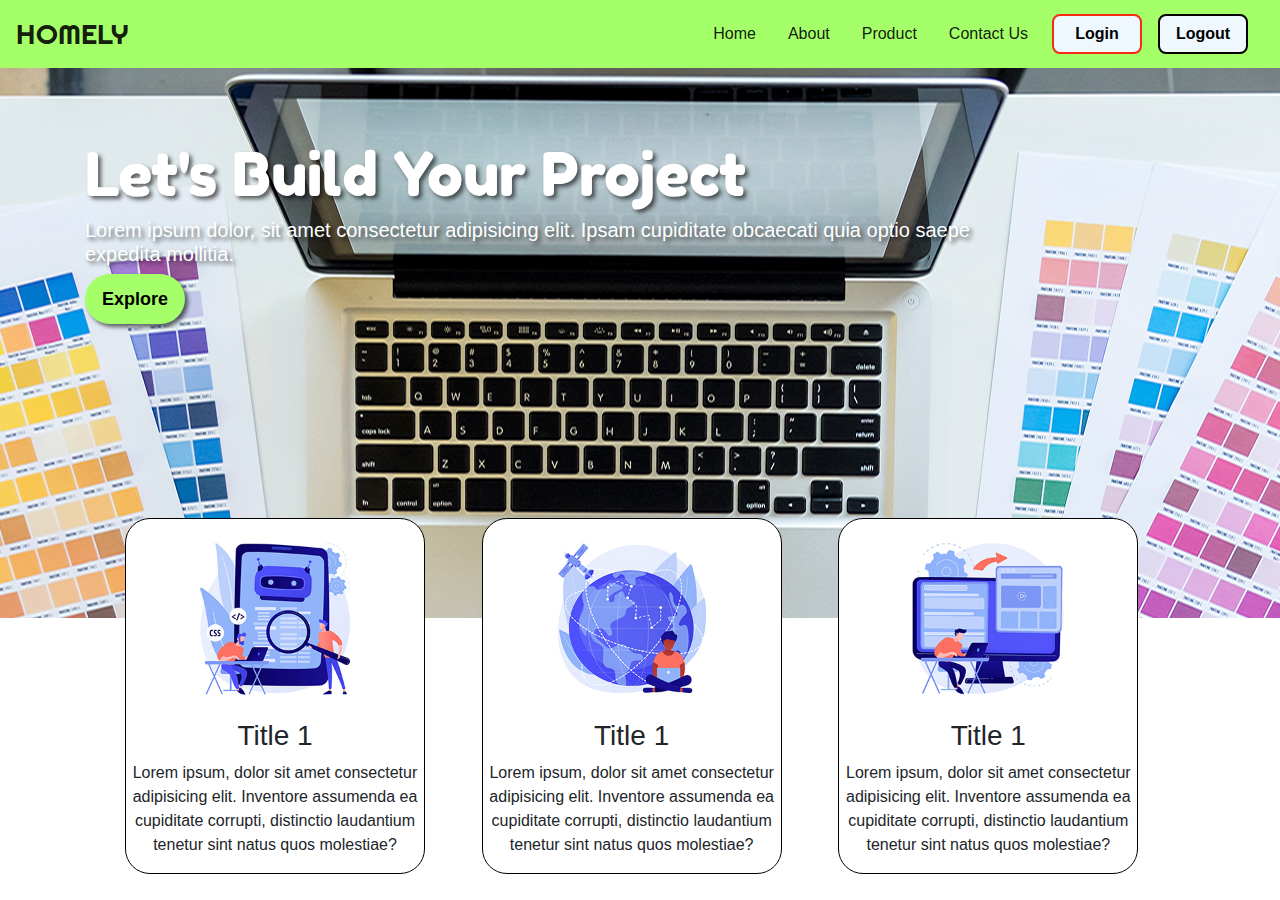
==== index.html @ 4071ab0c "Menambahkan beberapa file" ====
<!DOCTYPE html>
<html lang="en">
<head>
    <meta charset="UTF-8">
    <meta name="viewport" content="width=device-width, initial-scale=1.0">
    <title>Landing Page</title>
    <link rel="stylesheet" href="css/style.css">
    <link rel="stylesheet" href="css/bootstrap.min.css">
</head>
<body>
    <nav class="navbar navbar-expand-lg navbar-light">
        <div class="navbar-brand">HOMELY</div>
        <button class="navbar-toggler" type="button" data-toggle="collapse" data-target="#navbar-main" aria-controls="navbar-main" aria-expanded="false" aria-label="Toggle navigation">
            <span class="navbar-toggler-icon"></span>
        </button>
        <div class="collapse navbar-collapse" id="navbar-main">
            <ul class="navbar-nav ml-auto">
                <li class="nav-item active mr-3">
                    <a href="#" class="nav-link">Home <span class="sr-only">(current)</span></a>
                </li>
                <li class="nav-item active mr-3">
                    <a href="#" class="nav-link">About <span class="sr-only">(current)</span></a>
                </li>
                <li class="nav-item active mr-3">
                    <a href="#" class="nav-link">Product <span class="sr-only">(current)</span></a>
                </li>
                <li class="nav-item active mr-3">
                    <a href="#" class="nav-link">Contact Us <span class="sr-only">(current)</span></a>
                </li>
                <li class="mr-3">
                    <a href=""><button class="login">Login</button class="login"></a>
                </li>
                <li class="mr-3">
                    <a href=""><button class="logout">Logout</button></a>
                </li>
            </ul>
        </div>
    </nav>

    <section id="container">
        <div class="pictures">
            <div class="container">
                <div class="row">
                    <div class="col-sm-10">
                        <h1>Let's Build Your Project</h1>
                        <h5>Lorem ipsum dolor, sit amet consectetur adipisicing elit. Ipsam cupiditate obcaecati quia optio saepe expedita mollitia.</h5>
                        <button class="btn-eksplore">Explore</button>
                    </div>
                </div>
            </div>
        </div>
    </section>

    <div class="about">
        <div class="container mx-auto">
            <ul class="sub-about mx-auto">
                <li class="item item1">
                    <img src="image/about/20945199.jpg" alt="">
                    <h3>Title 1</h3>
                    <p>Lorem ipsum, dolor sit amet consectetur adipisicing elit. Inventore assumenda ea cupiditate corrupti, distinctio laudantium tenetur sint natus quos molestiae?</p>
                </li>
                <li class="item item2">
                    <img src="image/about/Science.jpg" alt="">
                    <h3>Title 1</h3>
                    <p>Lorem ipsum, dolor sit amet consectetur adipisicing elit. Inventore assumenda ea cupiditate corrupti, distinctio laudantium tenetur sint natus quos molestiae?</p>
                </li>
                <li class="item item3">
                    <img src="image/about/20945386.jpg" alt="">
                    <h3>Title 1</h3>
                    <p>Lorem ipsum, dolor sit amet consectetur adipisicing elit. Inventore assumenda ea cupiditate corrupti, distinctio laudantium tenetur sint natus quos molestiae?</p>
                </li>
            </ul>
        </div>
    </div>
    
<script src="js/jquery-3.5.1.min.js"></script>
<script src="js/bootstrap.min.js"></script>
</body>
</html>
---- css/style.css ----
@font-face {
  font-family: "Righteous";
  src: url("../font/Righteous-Regular.ttf") format("truetype");
}

@font-face {
  font-family: "Fredoka";
  src: url("../font/FredokaOne-Regular.ttf") format("truetype");
}

@font-face {
  font-family: "newcycle";
  src: url("../font/NewsCycle-Regular.ttf") format("truetype");
}

.navbar {
  background-color: #A5FF69;
  font-family: Arial, Helvetica, sans-serif;
  font-weight: 540;
}

.navbar .navbar-brand {
  font-size: 28px;
  font-family: "Righteous";
}

.navbar ul li button {
  width: 90px;
  height: 40px;
  border-radius: 8px;
  font-family: 'Lucida Sans', 'Lucida Sans Regular', 'Lucida Grande', 'Lucida Sans Unicode', Geneva, Verdana, sans-serif;
  font-weight: bold;
  background-color: #eff7ff;
  padding: 3px;
}

.navbar ul li button.login {
  border: 2px solid #F62B13;
}

.navbar ul li button.logout {
  border: 2px solid black;
}

.navbar ul li button.login:hover {
  background-color: #F62B13;
  color: white;
}

.navbar ul li button.logout:hover {
  background-color: black;
  color: white;
}

.pictures {
  width: 100%;
  height: 550px;
  background-position-x: center;
  background-position-y: -20px;
  background-image: url("../image/corausel-news/design-graphic.jpg");
}

.pictures .container {
  opacity: 1;
  text-shadow: 3px 3px 4px rgba(0, 0, 0, 0.6);
}

.pictures .container h1 {
  display: inline-block;
  font-size: 60px;
  padding-top: 70px;
  font-family: "Fredoka";
  color: white;
}

.pictures .container h5 {
  color: white;
}

.pictures .container .btn-eksplore {
  width: 100px;
  height: 50px;
  border-radius: 50px;
  border: none;
  background-color: #A5FF69;
  -webkit-box-shadow: 3px 3px 4px rgba(0, 0, 0, 0.6);
          box-shadow: 3px 3px 4px rgba(0, 0, 0, 0.6);
  font-size: 18px;
  font-weight: 700;
}

.pictures .container .btn-eksplore:hover {
  background-color: #92f054;
}

.about .container .sub-about {
  margin-top: -100px;
  width: 100%;
  list-style: none;
  display: -ms-grid;
  display: grid;
  -ms-grid-columns: (minmax(300px, 1fr))[auto-fill];
      grid-template-columns: repeat(auto-fill, minmax(300px, 1fr));
}

.about .container .sub-about .item {
  background-color: white;
  width: 300px;
  text-align: center;
  border: 1px solid black;
  border-radius: 25px;
}

.about .container .sub-about .item img {
  width: 200px;
  height: 200px;
}
/*# sourceMappingURL=style.css.map */
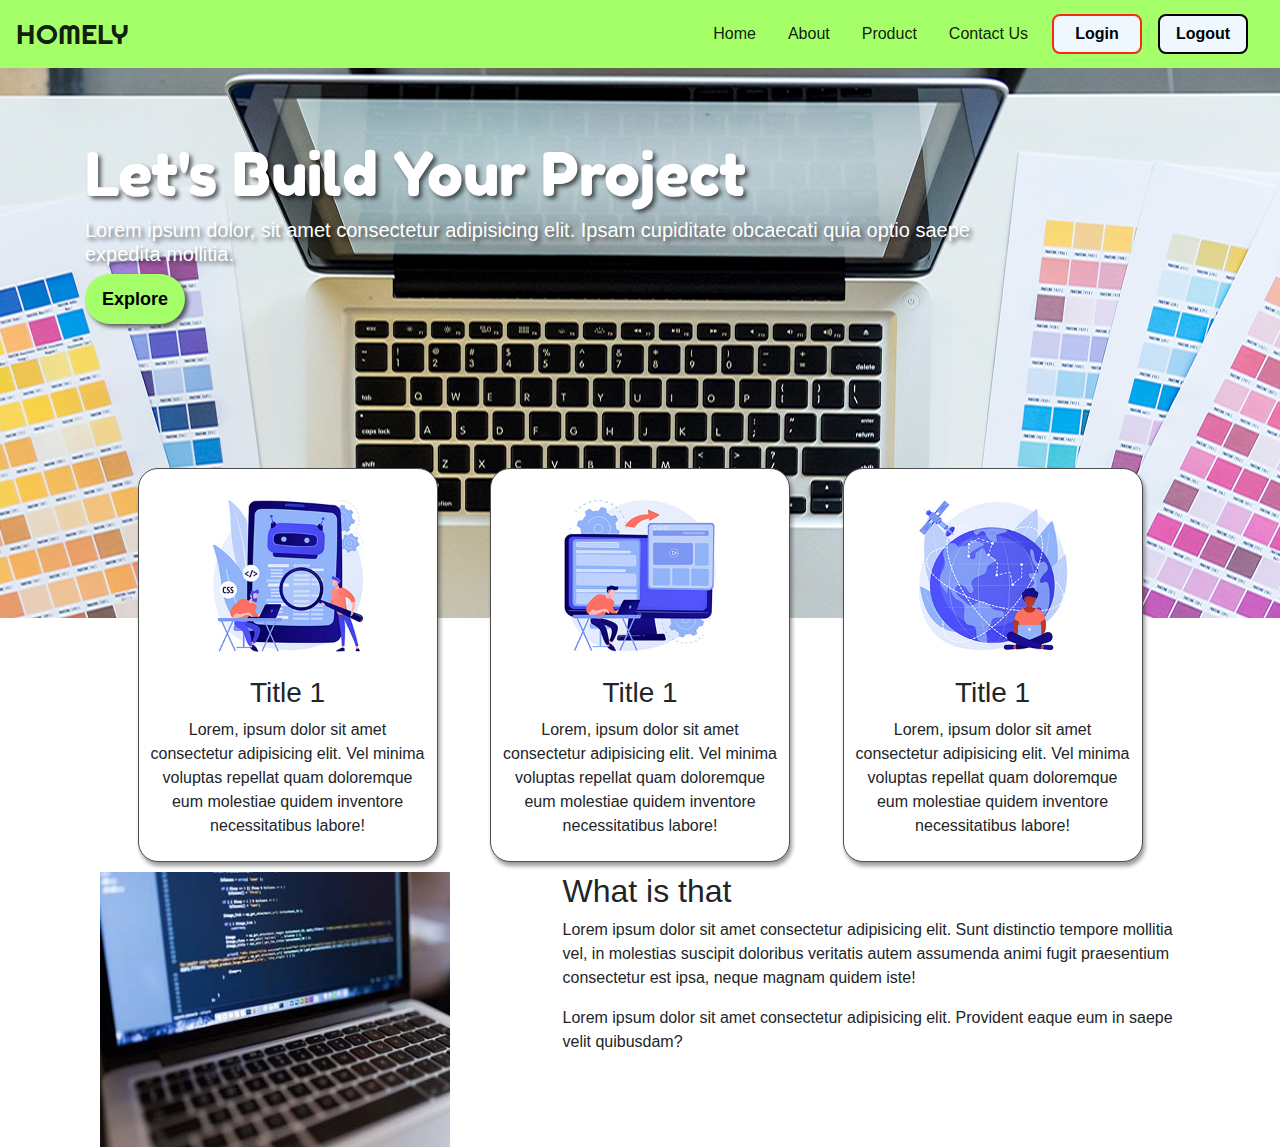
==== commit 6bfe87a8: "Merubah tampilan about dan menambahkan information" ====
--- a/index.html
+++ b/index.html
@@ -52,26 +52,41 @@
     </section>
 
     <div class="about">
-        <div class="container mx-auto">
-            <ul class="sub-about mx-auto">
-                <li class="item item1">
+        <div class="container">
+            <div class="subabout">
+                <div class="item">
                     <img src="image/about/20945199.jpg" alt="">
                     <h3>Title 1</h3>
-                    <p>Lorem ipsum, dolor sit amet consectetur adipisicing elit. Inventore assumenda ea cupiditate corrupti, distinctio laudantium tenetur sint natus quos molestiae?</p>
-                </li>
-                <li class="item item2">
+                    <p>Lorem, ipsum dolor sit amet consectetur adipisicing elit. Vel minima voluptas repellat quam doloremque eum molestiae quidem inventore necessitatibus labore!</p>
+                </div>
+                <div class="item">
+                    <img src="image/about/20945386.jpg" alt="">
+                    <h3>Title 1</h3>
+                    <p>Lorem, ipsum dolor sit amet consectetur adipisicing elit. Vel minima voluptas repellat quam doloremque eum molestiae quidem inventore necessitatibus labore!</p>
+                </div>
+                <div class="item">
                     <img src="image/about/Science.jpg" alt="">
                     <h3>Title 1</h3>
-                    <p>Lorem ipsum, dolor sit amet consectetur adipisicing elit. Inventore assumenda ea cupiditate corrupti, distinctio laudantium tenetur sint natus quos molestiae?</p>
-                </li>
-                <li class="item item3">
-                    <img src="image/about/20945386.jpg" alt="">
-                    <h3>Title 1</h3>
-                    <p>Lorem ipsum, dolor sit amet consectetur adipisicing elit. Inventore assumenda ea cupiditate corrupti, distinctio laudantium tenetur sint natus quos molestiae?</p>
-                </li>
-            </ul>
+                    <p>Lorem, ipsum dolor sit amet consectetur adipisicing elit. Vel minima voluptas repellat quam doloremque eum molestiae quidem inventore necessitatibus labore!</p>
+                </div>
+            </div>
         </div>
     </div>
+
+    <section id="information">
+        <div class="container">
+            <div class="row mx-auto">
+                <div class="col-md-5">
+                    <img src="image/corausel-news/1.jpg" alt="">
+                </div>
+                <div class="col-md-7">
+                    <h2>What is that</h2>
+                    <p>Lorem ipsum dolor sit amet consectetur adipisicing elit. Sunt distinctio tempore mollitia vel, in molestias suscipit doloribus veritatis autem assumenda animi fugit praesentium consectetur est ipsa, neque magnam quidem iste!</p>
+                    <p>Lorem ipsum dolor sit amet consectetur adipisicing elit. Provident eaque eum in saepe velit quibusdam?</p>
+                </div>
+            </div>
+        </div>
+    </section>
     
 <script src="js/jquery-3.5.1.min.js"></script>
 <script src="js/bootstrap.min.js"></script>
--- a/css/style.css
+++ b/css/style.css
@@ -93,26 +93,37 @@
   background-color: #92f054;
 }
 
-.about .container .sub-about {
-  margin-top: -100px;
-  width: 100%;
-  list-style: none;
-  display: -ms-grid;
-  display: grid;
-  -ms-grid-columns: (minmax(300px, 1fr))[auto-fill];
-      grid-template-columns: repeat(auto-fill, minmax(300px, 1fr));
+.about .container .subabout {
+  display: -webkit-box;
+  display: -ms-flexbox;
+  display: flex;
+  -ms-flex-wrap: wrap;
+      flex-wrap: wrap;
+  -webkit-box-pack: space-evenly;
+      -ms-flex-pack: space-evenly;
+          justify-content: space-evenly;
+  margin-top: -150px;
 }
 
-.about .container .sub-about .item {
+.about .container .subabout .item {
+  width: 300px;
+  border: 1px solid #4e4c4c;
+  -webkit-box-shadow: 2px 4px 4px rgba(0, 0, 0, 0.4);
+          box-shadow: 2px 4px 4px rgba(0, 0, 0, 0.4);
+  text-align: center;
+  padding: 7px;
+  border-radius: 20px;
   background-color: white;
-  width: 300px;
-  text-align: center;
-  border: 1px solid black;
-  border-radius: 25px;
+  margin-bottom: 10px;
 }
 
-.about .container .sub-about .item img {
+.about .container .subabout .item img {
   width: 200px;
   height: 200px;
 }
+
+#information .container .row img {
+  width: 350px;
+  height: 275px;
+}
 /*# sourceMappingURL=style.css.map */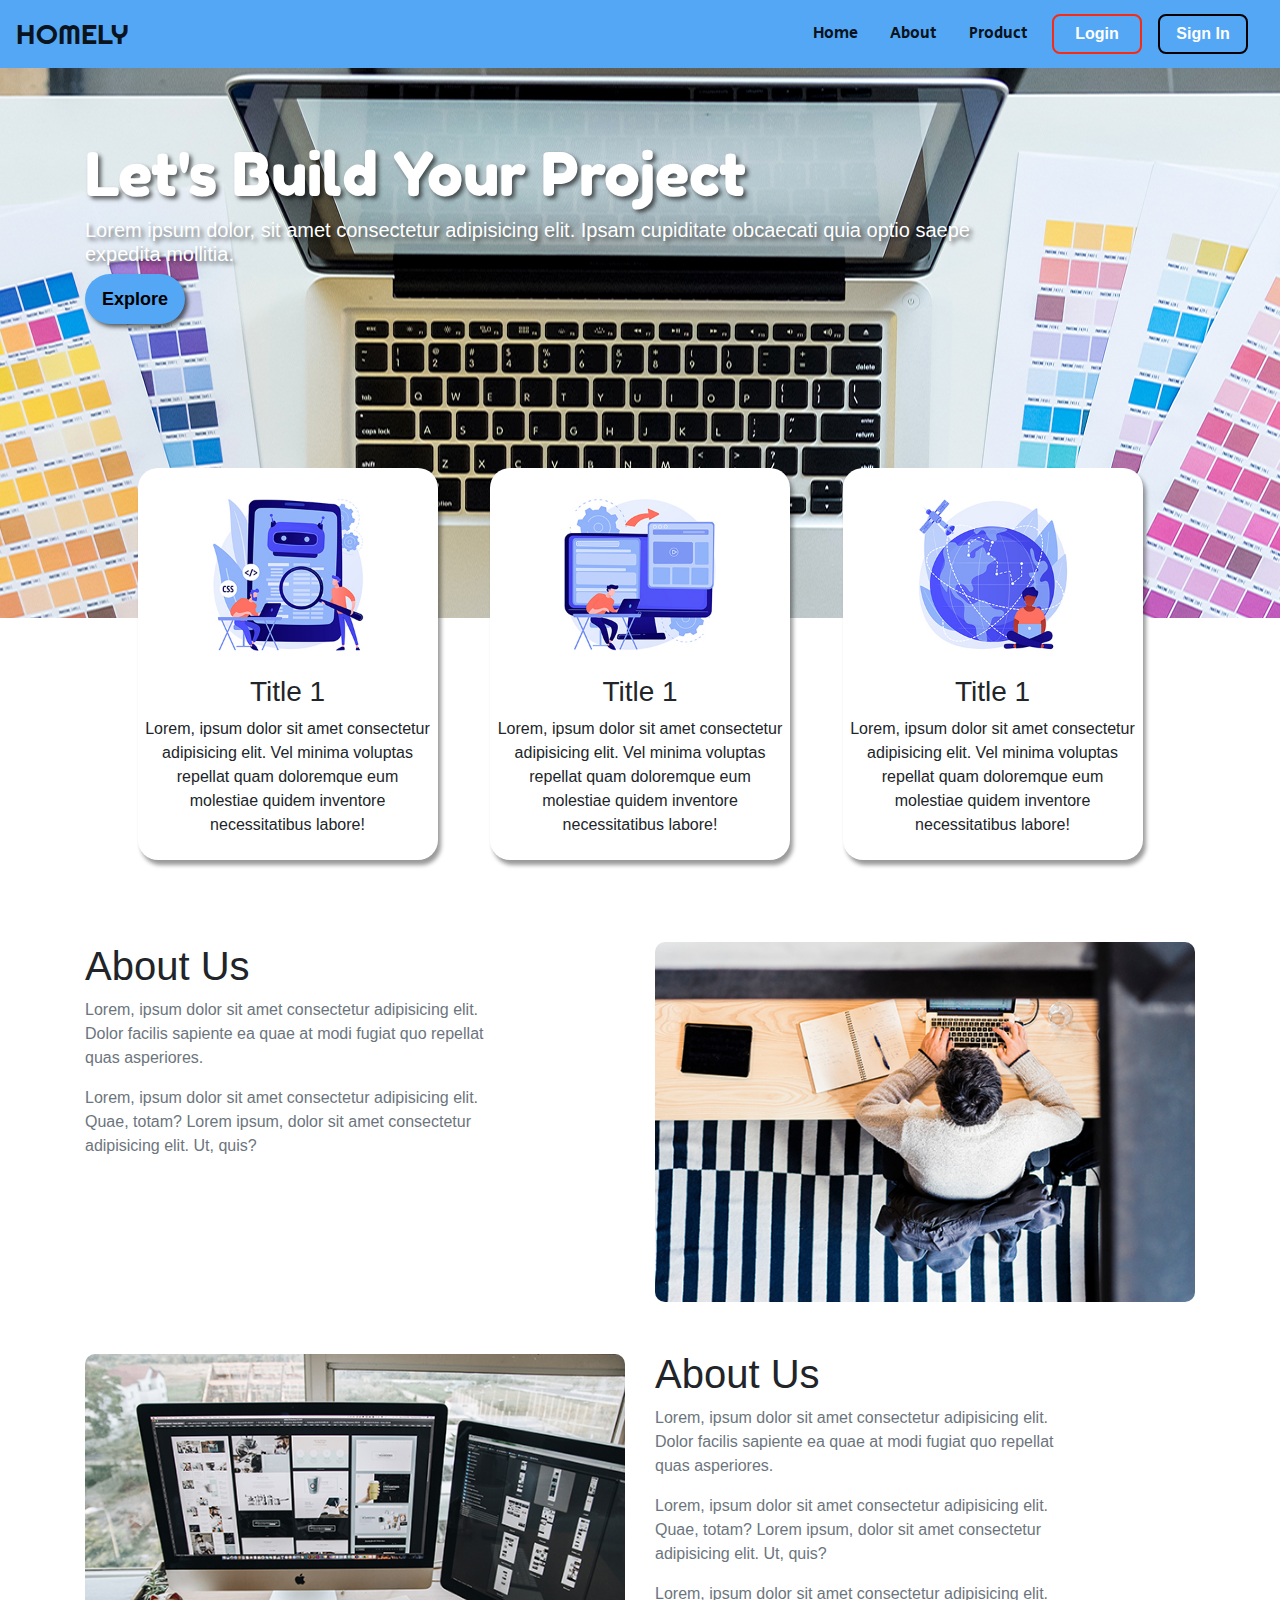
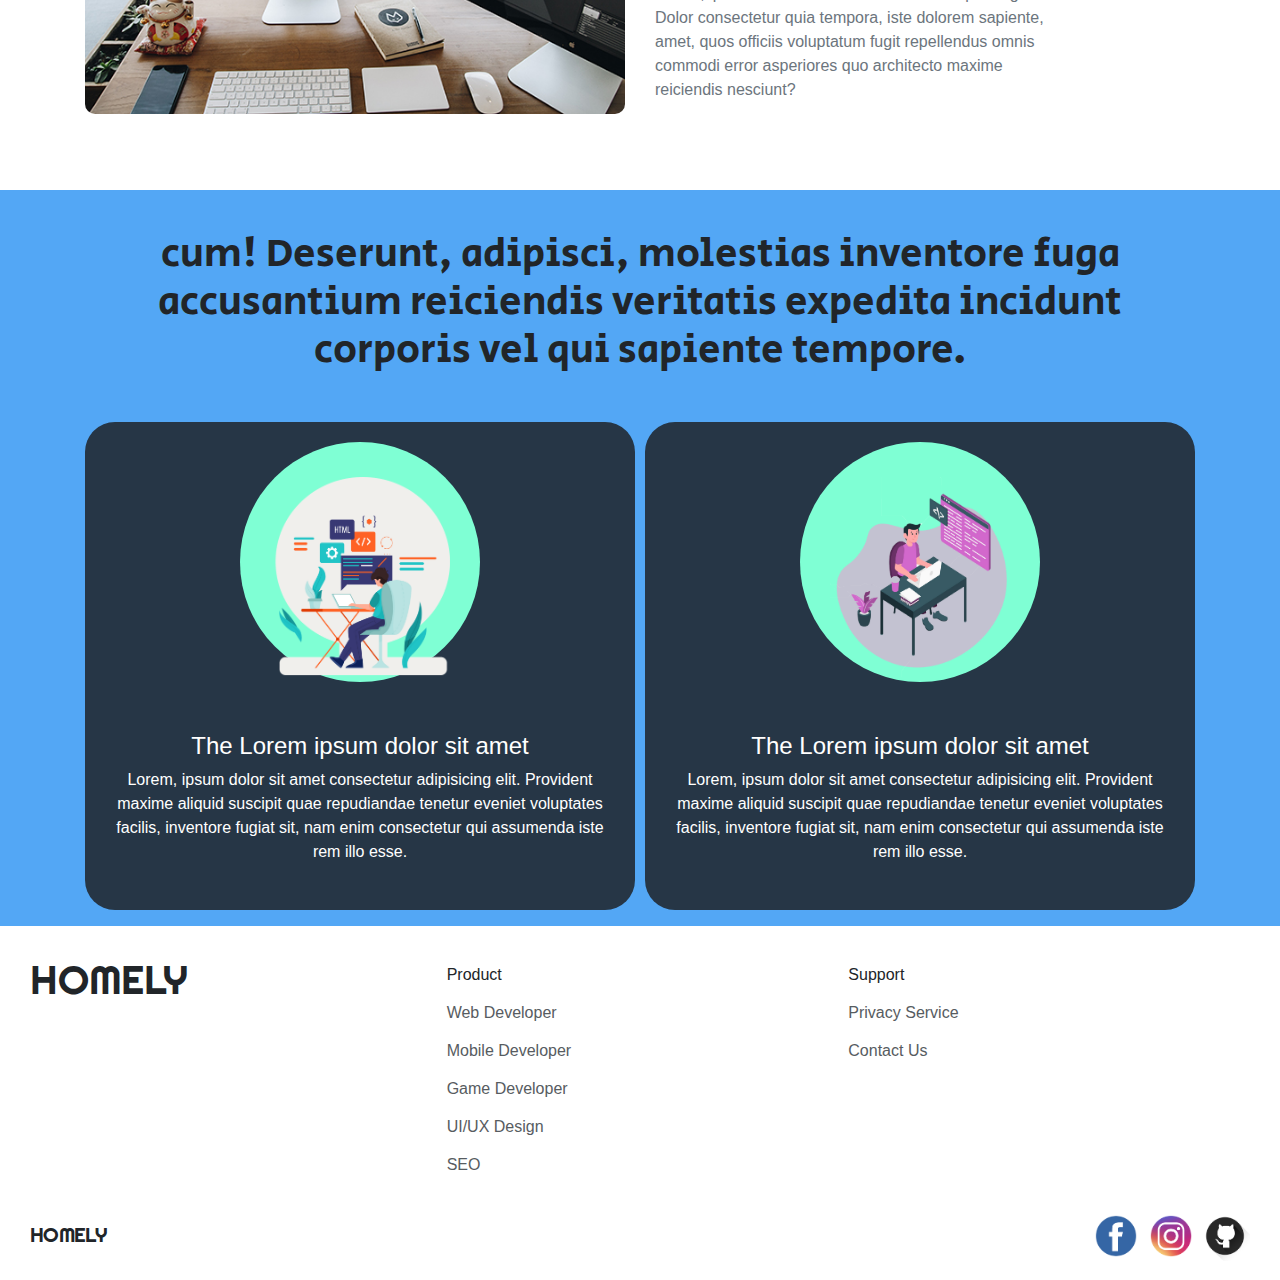
==== commit e86028fc: "menambahkan footer pada landing page" ====
--- a/index.html
+++ b/index.html
@@ -4,6 +4,8 @@
     <meta charset="UTF-8">
     <meta name="viewport" content="width=device-width, initial-scale=1.0">
     <title>Landing Page</title>
+    <link rel="preconnect" href="https://fonts.gstatic.com">
+    <link href="https://fonts.googleapis.com/css2?family=Secular+One&display=swap" rel="stylesheet">
     <link rel="stylesheet" href="css/style.css">
     <link rel="stylesheet" href="css/bootstrap.min.css">
 </head>
@@ -24,14 +26,11 @@
                 <li class="nav-item active mr-3">
                     <a href="#" class="nav-link">Product <span class="sr-only">(current)</span></a>
                 </li>
-                <li class="nav-item active mr-3">
-                    <a href="#" class="nav-link">Contact Us <span class="sr-only">(current)</span></a>
-                </li>
                 <li class="mr-3">
                     <a href=""><button class="login">Login</button class="login"></a>
                 </li>
                 <li class="mr-3">
-                    <a href=""><button class="logout">Logout</button></a>
+                    <a href=""><button class="signin">Sign In</button></a>
                 </li>
             </ul>
         </div>
@@ -73,20 +72,103 @@
         </div>
     </div>
 
-    <section id="information">
+    <section id="information" class="py-5">
         <div class="container">
-            <div class="row mx-auto">
-                <div class="col-md-5">
-                    <img src="image/corausel-news/1.jpg" alt="">
+            <div class="row">
+                <div class="col-10 col-md-6 col-sm-12 col-12 my-4">
+                    <h1>About Us</h1>
+                    <p class="text-muted w-75">Lorem, ipsum dolor sit amet consectetur adipisicing elit. Dolor facilis sapiente ea quae at modi fugiat quo repellat quas asperiores.</p>
+                    <p class="text-muted w-75">Lorem, ipsum dolor sit amet consectetur adipisicing elit. Quae, totam? Lorem ipsum, dolor sit amet consectetur adipisicing elit. Ut, quis?</p>
                 </div>
-                <div class="col-md-7">
-                    <h2>What is that</h2>
-                    <p>Lorem ipsum dolor sit amet consectetur adipisicing elit. Sunt distinctio tempore mollitia vel, in molestias suscipit doloribus veritatis autem assumenda animi fugit praesentium consectetur est ipsa, neque magnam quidem iste!</p>
-                    <p>Lorem ipsum dolor sit amet consectetur adipisicing elit. Provident eaque eum in saepe velit quibusdam?</p>
+                <div class="col-10 col-md-6 col-sm-12 col-12 align-self-center mx-auto my-4">
+                    <div class="info-about">
+                        <img src="image/corausel-news/work (1).jpg" alt="" class="img-fluid w-100 h-100">
+                    </div>
+                </div>
+
+                <div class="col-10 col-md-6 col-sm-12 col-12 align-self-center mx-auto my-4">
+                    <div class="info-about">
+                        <img src="image/corausel-news/work (2).jpg" alt="" class="img-fluid w-100 h-100">
+                    </div>
+                </div>
+                <div class="col-10 col-md-6 col-sm-12 col-12 my-4">
+                    <h1>About Us</h1>
+                    <p class="text-muted w-75">Lorem, ipsum dolor sit amet consectetur adipisicing elit. Dolor facilis sapiente ea quae at modi fugiat quo repellat quas asperiores.</p>
+                    <p class="text-muted w-75">Lorem, ipsum dolor sit amet consectetur adipisicing elit. Quae, totam? Lorem ipsum, dolor sit amet consectetur adipisicing elit. Ut, quis?</p>
+                    <p class="text-muted w-75">Lorem, ipsum dolor sit amet consectetur adipisicing elit. Dolor consectetur quia tempora, iste dolorem sapiente, amet, quos officiis voluptatum fugit repellendus omnis commodi error asperiores quo architecto maxime reiciendis nesciunt?</p>
+                </div>
+                
+            </div>
+        </div>
+    </section>
+
+    <section id="product" class="p-3" >
+        
+        <div class="container">
+            <h1 class="text-center mb-5 mt-4 slide-in">cum! Deserunt, adipisci, molestias inventore fuga accusantium reiciendis veritatis expedita incidunt corporis vel qui sapiente tempore.</h1>
+          <div class="list-product slide-in">
+            <div class="product-1 text-center">
+              <div class="product-picture">
+                <img src="image/random/product1.png" alt="">
+              </div>
+              <div class="keterangan">
+                <h4>The Lorem ipsum dolor sit amet</h4>
+                <p>Lorem, ipsum dolor sit amet consectetur adipisicing elit. Provident maxime aliquid suscipit quae repudiandae tenetur eveniet voluptates facilis, inventore fugiat sit, nam enim consectetur qui assumenda iste rem illo esse.</p>
+              </div>
+            </div>
+  
+            <div class="product-2 text-center ">
+              <div class="product-picture ">
+                <img src="image/random/product2.png" alt="">
+              </div>
+              <div class="keterangan">
+                <h4>The Lorem ipsum dolor sit amet</h4>
+                <p>Lorem, ipsum dolor sit amet consectetur adipisicing elit. Provident maxime aliquid suscipit quae repudiandae tenetur eveniet voluptates facilis, inventore fugiat sit, nam enim consectetur qui assumenda iste rem illo esse.</p>
+              </div>
+            </div>
+          </div>
+        </div>
+      </section>
+
+
+      <footer>
+        <div class="row">
+            <div class="col-md-4 col-sm-4">
+                <h1>HOMELY</h1>
+            </div>
+            <div class="col-md-8 col-sm-8">
+                <div class="footer-product">
+                    <ul>
+                        <li>Product</li>
+                        <li><a href="#">Web Developer</a></li>
+                        <li><a href="#">Mobile Developer</a></li>
+                        <li><a href="#">Game Developer</a></li>
+                        <li><a href="#">UI/UX Design</a></li>
+                        <li><a href="#">SEO</a></li>
+                    </ul>
+                    <ul>
+                        <li>Support</li>
+                        <li><a href="#">Privacy Service</a></li>
+                        <li><a href="#">Contact Us</a></li>
+                    </ul>
                 </div>
             </div>
         </div>
-    </section>
+        <div class="footer">
+                <div class="footer-logo">
+                    <h6>HOMELY</h6>
+                </div>
+                <div class="social-logo">
+                    <ul >
+                        <li class="ml-auto"><img src="image/social-media/logo-facebook.png" alt=""></li>
+                        <li class="ml-auto"><img src="image/social-media/logo-instagram.png" alt=""></li>
+                        <li class="ml-auto"><img src="image/social-media/logo-github.png" alt=""></li>
+                    </ul>
+                </div>
+            </div>
+            
+        </div>
+      </footer>
     
 <script src="js/jquery-3.5.1.min.js"></script>
 <script src="js/bootstrap.min.js"></script>
--- a/css/style.css
+++ b/css/style.css
@@ -13,9 +13,18 @@
   src: url("../font/NewsCycle-Regular.ttf") format("truetype");
 }
 
+* {
+  padding: 0;
+  margin: 0;
+}
+
+body {
+  background-color: #53a7f5;
+}
+
 .navbar {
-  background-color: #A5FF69;
-  font-family: Arial, Helvetica, sans-serif;
+  background-color: #53a7f5;
+  font-family: 'Secular One';
   font-weight: 540;
 }
 
@@ -30,26 +39,25 @@
   border-radius: 8px;
   font-family: 'Lucida Sans', 'Lucida Sans Regular', 'Lucida Grande', 'Lucida Sans Unicode', Geneva, Verdana, sans-serif;
   font-weight: bold;
-  background-color: #eff7ff;
+  background-color: transparent;
   padding: 3px;
+  color: white;
 }
 
 .navbar ul li button.login {
   border: 2px solid #F62B13;
 }
 
-.navbar ul li button.logout {
+.navbar ul li button.signin {
   border: 2px solid black;
 }
 
 .navbar ul li button.login:hover {
   background-color: #F62B13;
-  color: white;
-}
-
-.navbar ul li button.logout:hover {
+}
+
+.navbar ul li button.signin:hover {
   background-color: black;
-  color: white;
 }
 
 .pictures {
@@ -82,7 +90,7 @@
   height: 50px;
   border-radius: 50px;
   border: none;
-  background-color: #A5FF69;
+  background-color: #53a7f5;
   -webkit-box-shadow: 3px 3px 4px rgba(0, 0, 0, 0.6);
           box-shadow: 3px 3px 4px rgba(0, 0, 0, 0.6);
   font-size: 18px;
@@ -106,15 +114,18 @@
 }
 
 .about .container .subabout .item {
+  cursor: pointer;
   width: 300px;
-  border: 1px solid #4e4c4c;
-  -webkit-box-shadow: 2px 4px 4px rgba(0, 0, 0, 0.4);
-          box-shadow: 2px 4px 4px rgba(0, 0, 0, 0.4);
+  border: none;
+  -webkit-box-shadow: 3px 5px 4px rgba(0, 0, 0, 0.4);
+          box-shadow: 3px 5px 4px rgba(0, 0, 0, 0.4);
   text-align: center;
   padding: 7px;
   border-radius: 20px;
   background-color: white;
   margin-bottom: 10px;
+  -webkit-transition: all 150ms ease-in;
+  transition: all 150ms ease-in;
 }
 
 .about .container .subabout .item img {
@@ -122,8 +133,138 @@
   height: 200px;
 }
 
-#information .container .row img {
-  width: 350px;
-  height: 275px;
+.about .container .subabout .item:hover {
+  -webkit-transform: scale(1.1);
+          transform: scale(1.1);
+}
+
+#information img {
+  border-radius: 10px;
+}
+
+#product {
+  background-color: #53a7f5;
+}
+
+#product h1 {
+  margin-top: 30px;
+  font-size: 40px;
+  font-family: 'Secular One';
+}
+
+#product .container .list-product {
+  display: -ms-grid;
+  display: grid;
+  -ms-grid-columns: (minmax(260px, 1fr))[auto-fit];
+      grid-template-columns: repeat(auto-fit, minmax(260px, 1fr));
+  gap: 10px;
+}
+
+#product .container .product-1 {
+  background-color: #263646;
+  border-radius: 30px;
+  color: white;
+}
+
+#product .container .product-2 {
+  background-color: #263646;
+  border-radius: 30px;
+  color: white;
+}
+
+#product .container .product-picture {
+  margin: 20px auto;
+  width: 240px;
+  height: 240px;
+  background-color: aquamarine;
+  border-radius: 50%;
+}
+
+#product .container .product-picture img {
+  width: 180px;
+  height: 200px;
+  margin-top: 35px;
+}
+
+#product .container .keterangan {
+  padding: 30px;
+}
+
+footer {
+  padding-left: 30px;
+  padding-right: 30px;
+  padding-top: 30px;
+  padding-bottom: 10px;
+}
+
+footer h1 {
+  font-family: "Righteous";
+}
+
+footer .footer-product {
+  display: -ms-grid;
+  display: grid;
+  -ms-grid-columns: (minmax(300px, 1fr))[auto-fit];
+      grid-template-columns: repeat(auto-fit, minmax(300px, 1fr));
+}
+
+footer .footer-product ul {
+  list-style: none;
+  line-height: 38px;
+  font-weight: 500;
+}
+
+footer .footer-product ul li a {
+  color: #575c61;
+  font-weight: 500;
+}
+
+footer .footer {
+  height: 70px;
+  display: -webkit-box;
+  display: -ms-flexbox;
+  display: flex;
+  -webkit-box-pack: justify;
+      -ms-flex-pack: justify;
+          justify-content: space-between;
+}
+
+footer .footer h6 {
+  font-family: 'Righteous';
+  font-size: 20px;
+  line-height: 70px;
+}
+
+footer .footer .social-logo {
+  line-height: 70px;
+}
+
+footer .footer .social-logo ul {
+  list-style: none;
+}
+
+footer .footer .social-logo ul li {
+  display: inline-block;
+}
+
+footer .footer .social-logo ul li img {
+  cursor: pointer;
+  width: 50px;
+  height: 50px;
+}
+
+footer .footer .social-logo ul li img:hover {
+  -webkit-transform: scale(1.2);
+          transform: scale(1.2);
+}
+
+@media (max-width: 990px) {
+  #information .container img {
+    width: 300px;
+    height: 250px;
+  }
+  .navbar ul button {
+    display: none;
+  }
 }
 /*# sourceMappingURL=style.css.map */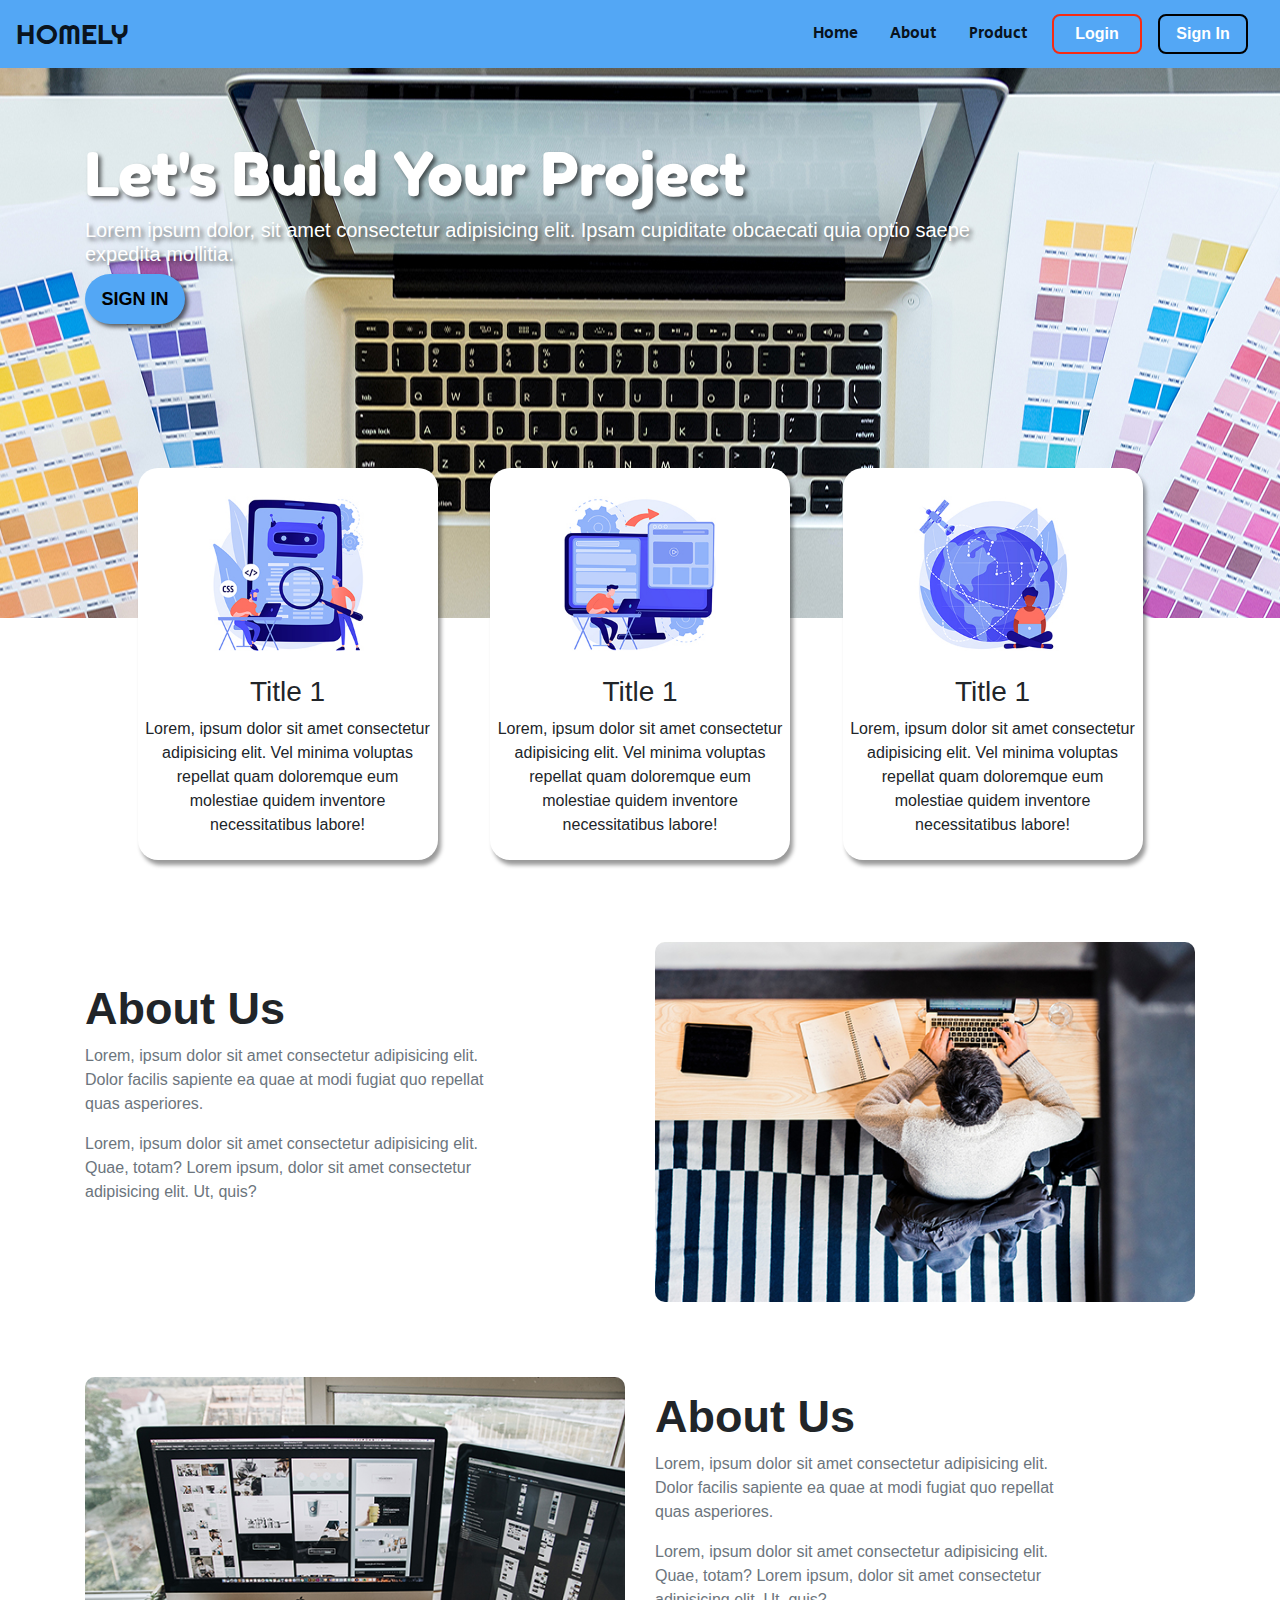
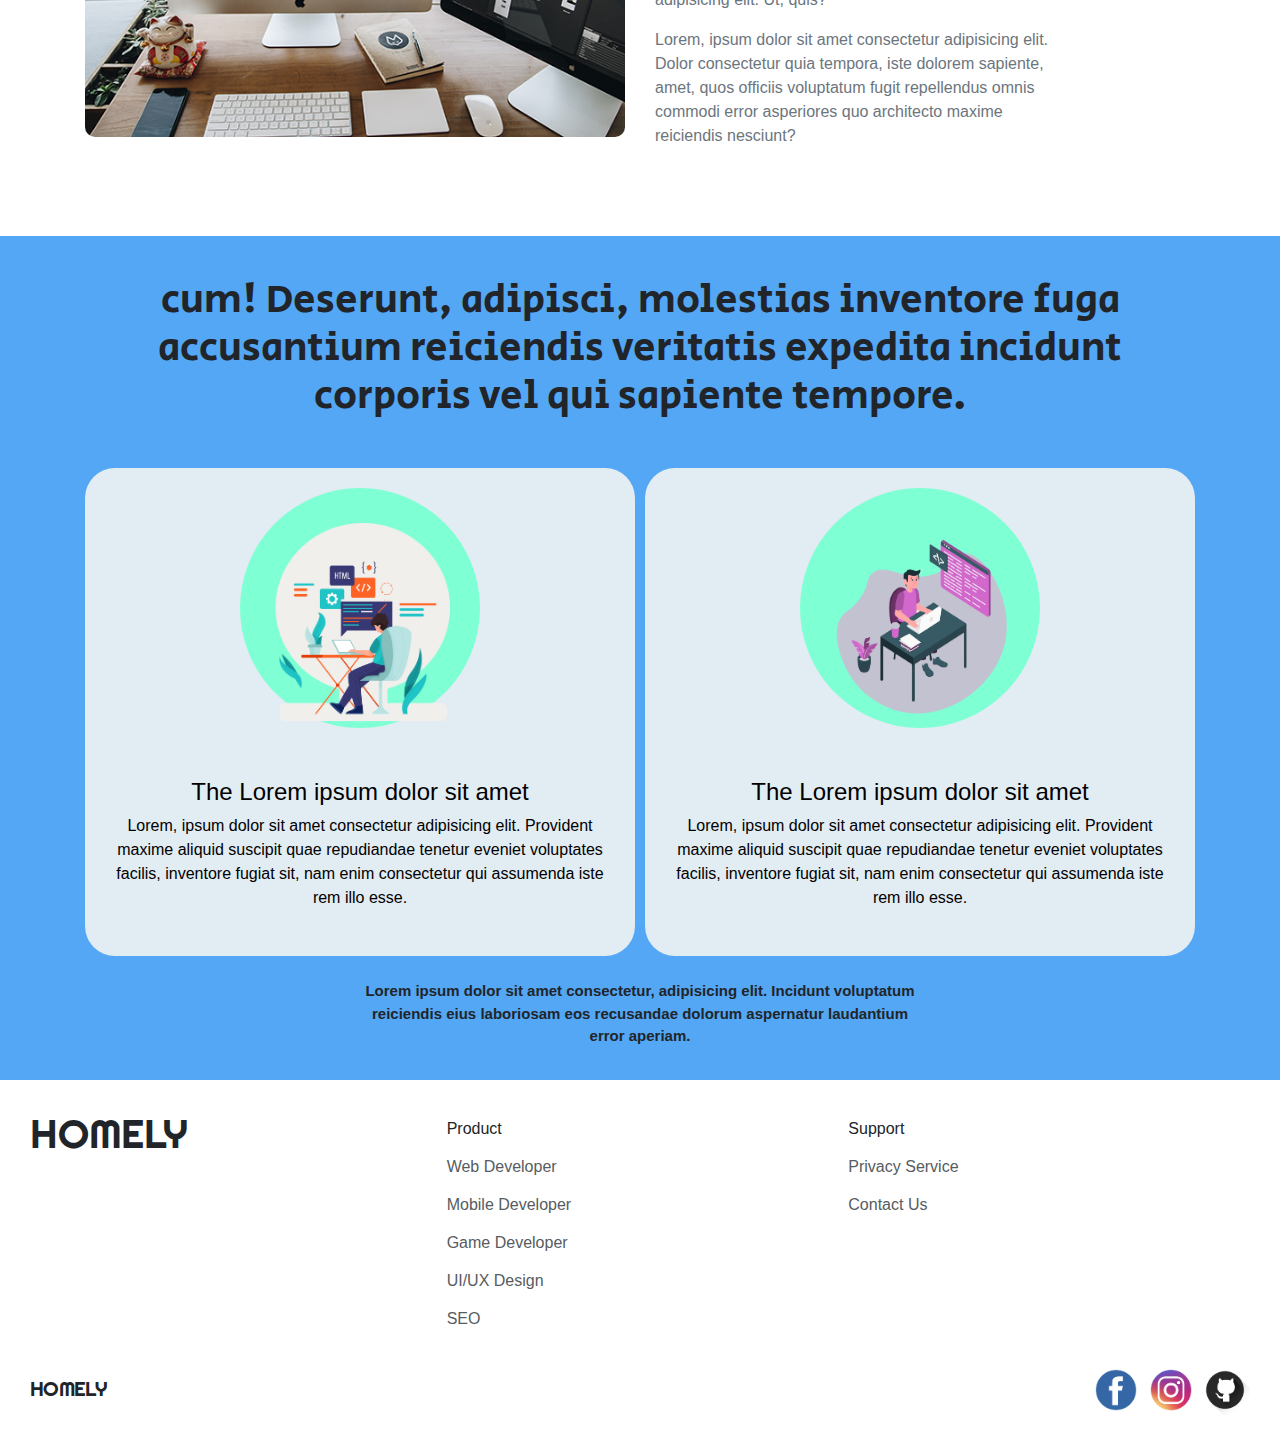
==== commit 75edc184: "Membuat File sign up html dan scss serta menambahkan gambar" ====
--- a/index.html
+++ b/index.html
@@ -43,7 +43,7 @@
                     <div class="col-sm-10">
                         <h1>Let's Build Your Project</h1>
                         <h5>Lorem ipsum dolor, sit amet consectetur adipisicing elit. Ipsam cupiditate obcaecati quia optio saepe expedita mollitia.</h5>
-                        <button class="btn-eksplore">Explore</button>
+                        <button class="btn-eksplore">SIGN IN</button>
                     </div>
                 </div>
             </div>
@@ -127,6 +127,7 @@
               </div>
             </div>
           </div>
+          <p class="w-50 text-center mx-auto mt-4 font-weight-bold">Lorem ipsum dolor sit amet consectetur, adipisicing elit. Incidunt voluptatum reiciendis eius laboriosam eos recusandae dolorum aspernatur laudantium error aperiam.</p>
         </div>
       </section>
 
--- a/css/style.css
+++ b/css/style.css
@@ -16,10 +16,6 @@
 * {
   padding: 0;
   margin: 0;
-}
-
-body {
-  background-color: #53a7f5;
 }
 
 .navbar {
@@ -49,7 +45,7 @@
 }
 
 .navbar ul li button.signin {
-  border: 2px solid black;
+  border: 2px solid #000000;
 }
 
 .navbar ul li button.login:hover {
@@ -57,7 +53,7 @@
 }
 
 .navbar ul li button.signin:hover {
-  background-color: black;
+  background-color: #000000;
 }
 
 .pictures {
@@ -161,15 +157,17 @@
 }
 
 #product .container .product-1 {
-  background-color: #263646;
+  background-color: #e2ecf3;
   border-radius: 30px;
-  color: white;
+  color: black;
+  font-weight: 500;
 }
 
 #product .container .product-2 {
-  background-color: #263646;
+  background-color: #e2ecf3;
   border-radius: 30px;
-  color: white;
+  color: black;
+  font-weight: 500;
 }
 
 #product .container .product-picture {
@@ -188,6 +186,10 @@
 
 #product .container .keterangan {
   padding: 30px;
+}
+
+#product .container .w-50 {
+  font-size: 15px;
 }
 
 footer {
@@ -267,4 +269,180 @@
     display: none;
   }
 }
+
+.container .col-md-6 .image {
+  margin-top: -200px;
+}
+
+.container .col-md-6 h1 {
+  margin-top: 40px;
+  font-size: 45px;
+  font-weight: bold;
+}
+
+.container .col-md-6 .p {
+  font-size: 20px;
+  font-weight: bold;
+}
+
+.container .col-md-6 form {
+  margin-top: 80px;
+}
+
+.container .col-md-6 form ul {
+  list-style: none;
+}
+
+.container .col-md-6 form ul li {
+  margin-bottom: 10px;
+}
+
+.container .col-md-6 form ul li p {
+  font-weight: bold;
+}
+
+.container .col-md-6 form ul .input label {
+  font-size: 20px;
+  font-weight: bold;
+}
+
+.container .col-md-6 form ul .input .label {
+  width: 10%;
+}
+
+.container .col-md-6 form ul .input input {
+  padding: 10px;
+  font-size: 17px;
+  width: 100%;
+  border: 3px solid #313030;
+  font-weight: bold;
+  border-radius: 50px;
+}
+
+.container .col-md-6 form ul button {
+  padding: 12px;
+  width: 100%;
+  border-radius: 50px;
+  border: none;
+  font-size: 17px;
+  font-weight: bold;
+}
+
+.container .col-md-6 form ul button:focus, .container .col-md-6 form ul input:focus {
+  outline: none;
+}
+
+.container .col-md-6 form ul button:hover {
+  opacity: .8;
+}
+
+.container .col-md-6 form ul .login {
+  background-color: #70e670;
+}
+
+.container .col-md-6 form ul .login-facebook {
+  background-color: blue;
+}
+
+.container .col-md-6 form ul .login-google {
+  background-color: red;
+}
+
+@media (max-width: 992px) {
+  .container .col-md-6 .image {
+    margin-top: -50px;
+  }
+}
+
+@media (max-width: 768px) {
+  .container .col-md-6 form {
+    margin-top: 10px;
+  }
+  .container .image {
+    display: none;
+  }
+}
+
+* {
+  padding: 0;
+  margin: 0;
+}
+
+#sign-up {
+  background: -webkit-gradient(linear, left top, left bottom, from(#53a7f5), to(white));
+  background: linear-gradient(top, #53a7f5, white);
+}
+
+.form-signup {
+  margin-top: 120px;
+}
+
+.form-signup h1 {
+  margin-bottom: 20px;
+}
+
+.form-signup ul {
+  list-style: none;
+}
+
+.form-signup ul li {
+  font-size: 18px;
+  font-weight: 650;
+  display: -webkit-box;
+  display: -ms-flexbox;
+  display: flex;
+  -webkit-box-pack: justify;
+      -ms-flex-pack: justify;
+          justify-content: space-between;
+}
+
+.form-signup ul label {
+  width: 20%;
+}
+
+.form-signup ul input {
+  font-size: 16px;
+  font-weight: 400;
+  width: 70%;
+  padding: 9px;
+  margin-bottom: 15px;
+  border-radius: 3px;
+  border: 2px solid #585151;
+  background-color: #e9ebf0;
+}
+
+.form-signup ul select {
+  font-size: 16px;
+  padding: 9px;
+  border-radius: 3px;
+  border: 2px solid #585151;
+  background-color: #e9ebf0;
+}
+
+.form-signup ul button {
+  background-color: #5ff332;
+  padding: 10px;
+  border: 0.5px solid #f6eeee;
+  border-radius: 4px;
+  font-weight: 500;
+  -webkit-box-shadow: 2px 3px 3px rgba(0, 0, 0, 0.5);
+          box-shadow: 2px 3px 3px rgba(0, 0, 0, 0.5);
+  margin-top: 20px;
+}
+
+.form-signup ul button:hover {
+  opacity: .7;
+}
+
+@media (max-width: 1046px) {
+  #sign-up .col-md-5 {
+    display: none;
+  }
+  #sign-up .col-md-6 {
+    margin: 50px auto;
+  }
+  #sign-up .form-signup {
+    margin: 0px;
+  }
+}
 /*# sourceMappingURL=style.css.map */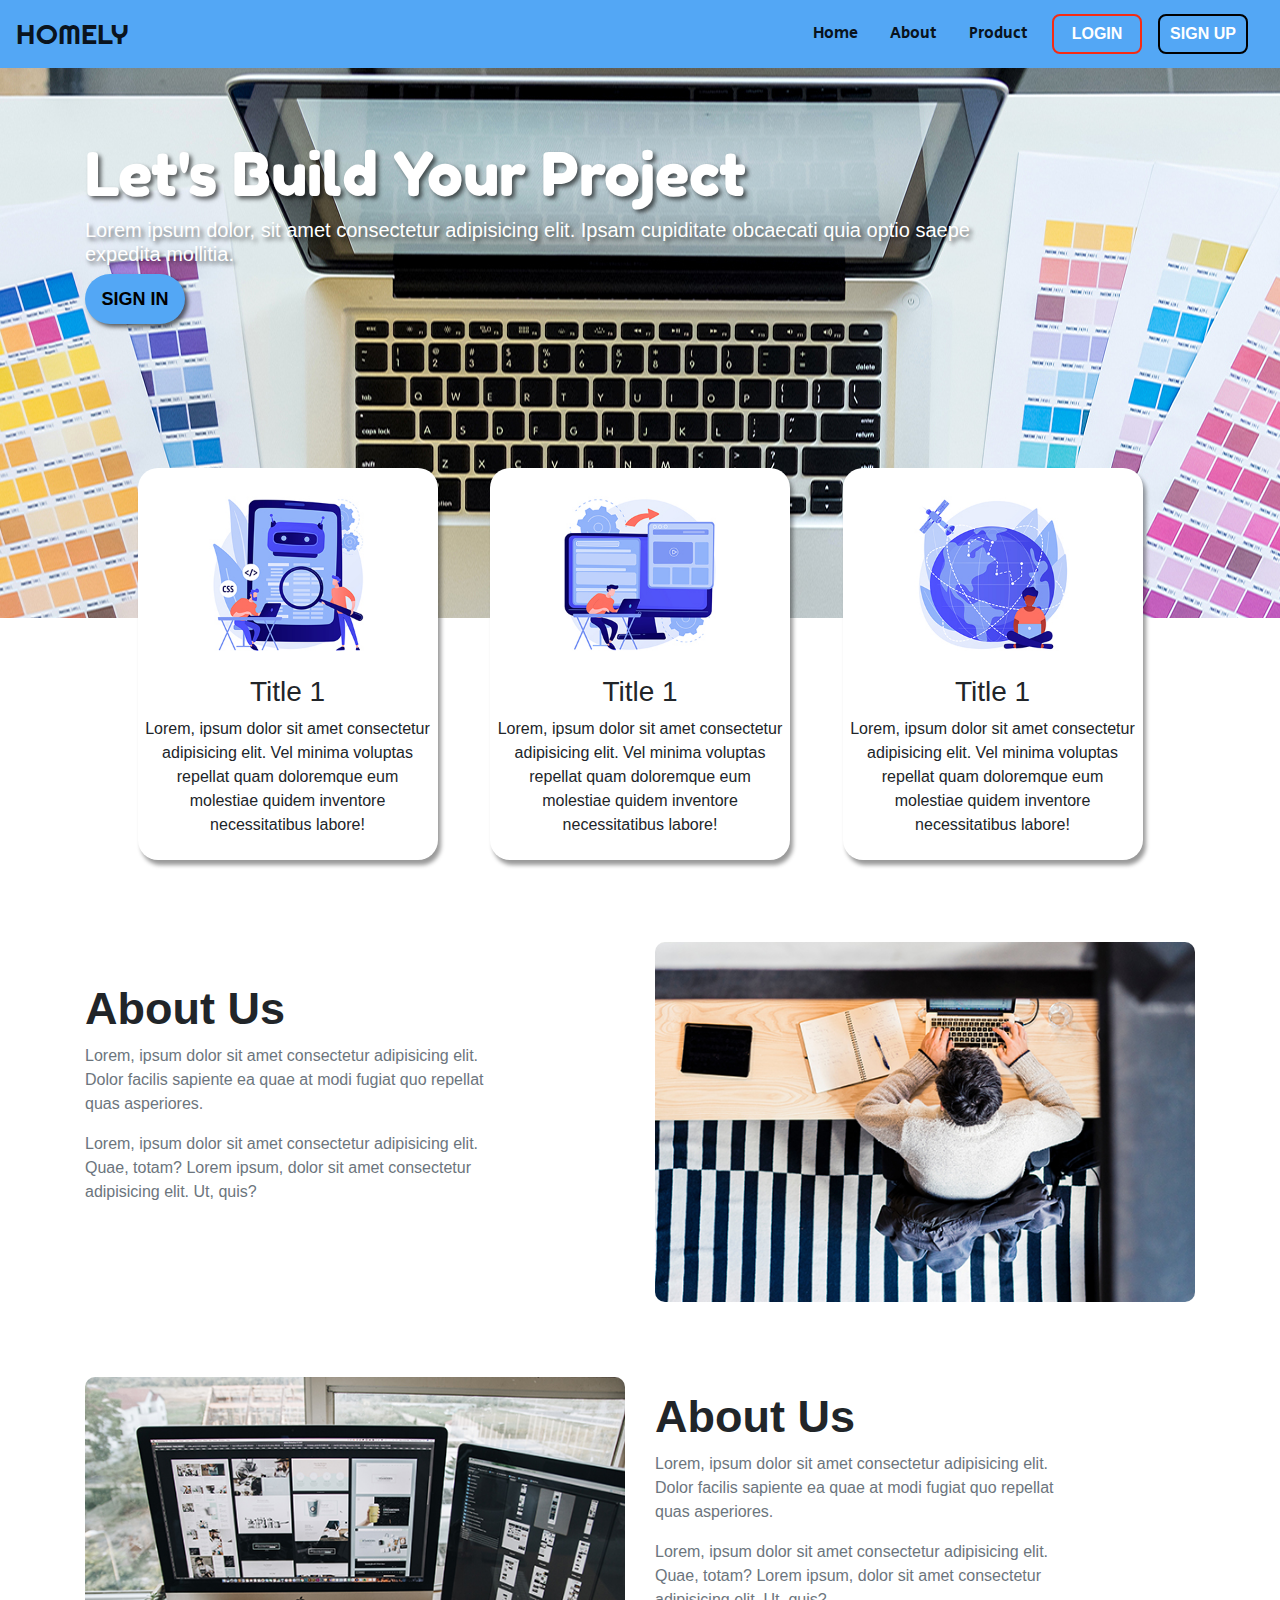
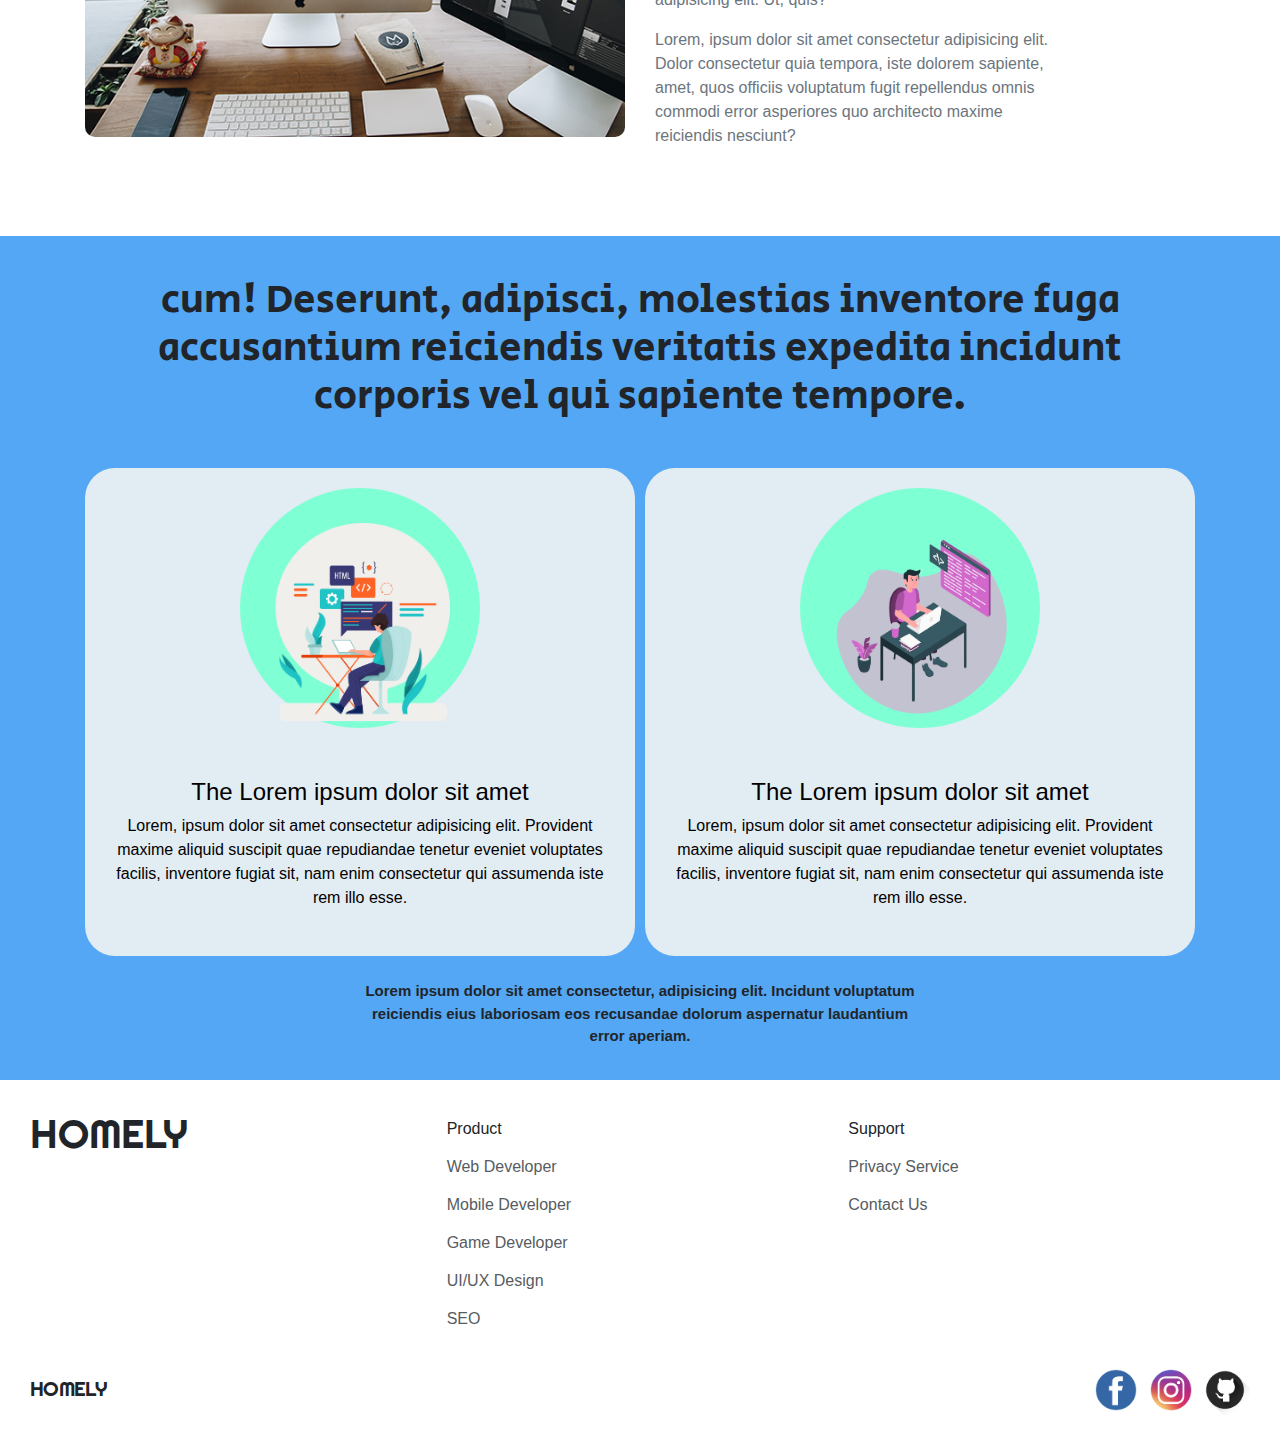
==== commit 4d2ecc7f: "Menambahkan halaman main.html dan memodifikasi beberapa file" ====
--- a/index.html
+++ b/index.html
@@ -27,10 +27,10 @@
                     <a href="#" class="nav-link">Product <span class="sr-only">(current)</span></a>
                 </li>
                 <li class="mr-3">
-                    <a href=""><button class="login">Login</button class="login"></a>
+                    <a href="login.html"><button class="login">LOGIN</button class="login"></a>
                 </li>
                 <li class="mr-3">
-                    <a href=""><button class="signin">Sign In</button></a>
+                    <a href="login.html"><button class="signin">SIGN UP</button></a>
                 </li>
             </ul>
         </div>
@@ -43,7 +43,7 @@
                     <div class="col-sm-10">
                         <h1>Let's Build Your Project</h1>
                         <h5>Lorem ipsum dolor, sit amet consectetur adipisicing elit. Ipsam cupiditate obcaecati quia optio saepe expedita mollitia.</h5>
-                        <button class="btn-eksplore">SIGN IN</button>
+                        <a href="login.html"><button class="btn-eksplore">SIGN IN</button></a>
                     </div>
                 </div>
             </div>
--- a/css/style.css
+++ b/css/style.css
@@ -11,6 +11,11 @@
 @font-face {
   font-family: "newcycle";
   src: url("../font/NewsCycle-Regular.ttf") format("truetype");
+}
+
+@font-face {
+  font-family: "caveat";
+  src: url("../font/Caveat-VariableFont_wght.ttf") format("truetype");
 }
 
 * {
@@ -90,7 +95,11 @@
   -webkit-box-shadow: 3px 3px 4px rgba(0, 0, 0, 0.6);
           box-shadow: 3px 3px 4px rgba(0, 0, 0, 0.6);
   font-size: 18px;
-  font-weight: 700;
+  font-weight: bold;
+}
+
+.pictures .container .btn-eksplore:focus {
+  outline: none;
 }
 
 .pictures .container .btn-eksplore:hover {
@@ -320,6 +329,7 @@
 }
 
 .container .col-md-6 form ul button {
+  color: #f0eeee;
   padding: 12px;
   width: 100%;
   border-radius: 50px;
@@ -328,6 +338,11 @@
   font-weight: bold;
 }
 
+.container .col-md-6 form ul button a {
+  text-decoration: none;
+  color: white;
+}
+
 .container .col-md-6 form ul button:focus, .container .col-md-6 form ul input:focus {
   outline: none;
 }
@@ -373,12 +388,41 @@
   background: linear-gradient(top, #53a7f5, white);
 }
 
+#sign-up .col-md-5 {
+  position: relative;
+}
+
+#sign-up .col-md-5 h1 {
+  margin-top: 50px;
+}
+
+#sign-up .col-md-5 h1, #sign-up .col-md-5 h2 {
+  font-family: Arial, Helvetica, sans-serif;
+  width: 75%;
+  padding: 10px;
+  margin: 20px auto;
+  position: absolute;
+  opacity: 1;
+  z-index: 1;
+  font-size: 60px;
+  font-weight: bold;
+}
+
+#sign-up .col-md-5 h2 {
+  margin-top: 300px;
+}
+
+#sign-up .col-md-5 img {
+  opacity: .7;
+}
+
 .form-signup {
   margin-top: 120px;
 }
 
 .form-signup h1 {
   margin-bottom: 20px;
+  font-weight: bold;
 }
 
 .form-signup ul {
@@ -400,15 +444,29 @@
   width: 20%;
 }
 
+.form-signup ul .privacy {
+  display: inline;
+}
+
+.form-signup ul .privacy input {
+  width: 10%;
+}
+
+.form-signup ul .privacy label.checkbox-agree {
+  margin-top: -8px;
+  width: 80%;
+  font-weight: 500;
+}
+
 .form-signup ul input {
   font-size: 16px;
   font-weight: 400;
   width: 70%;
   padding: 9px;
   margin-bottom: 15px;
-  border-radius: 3px;
+  border-radius: 6px;
   border: 2px solid #585151;
-  background-color: #e9ebf0;
+  background-color: white;
 }
 
 .form-signup ul select {
@@ -416,7 +474,7 @@
   padding: 9px;
   border-radius: 3px;
   border: 2px solid #585151;
-  background-color: #e9ebf0;
+  background-color: white;
 }
 
 .form-signup ul button {
@@ -430,6 +488,11 @@
   margin-top: 20px;
 }
 
+.form-signup ul button a {
+  text-decoration: none;
+  color: black;
+}
+
 .form-signup ul button:hover {
   opacity: .7;
 }
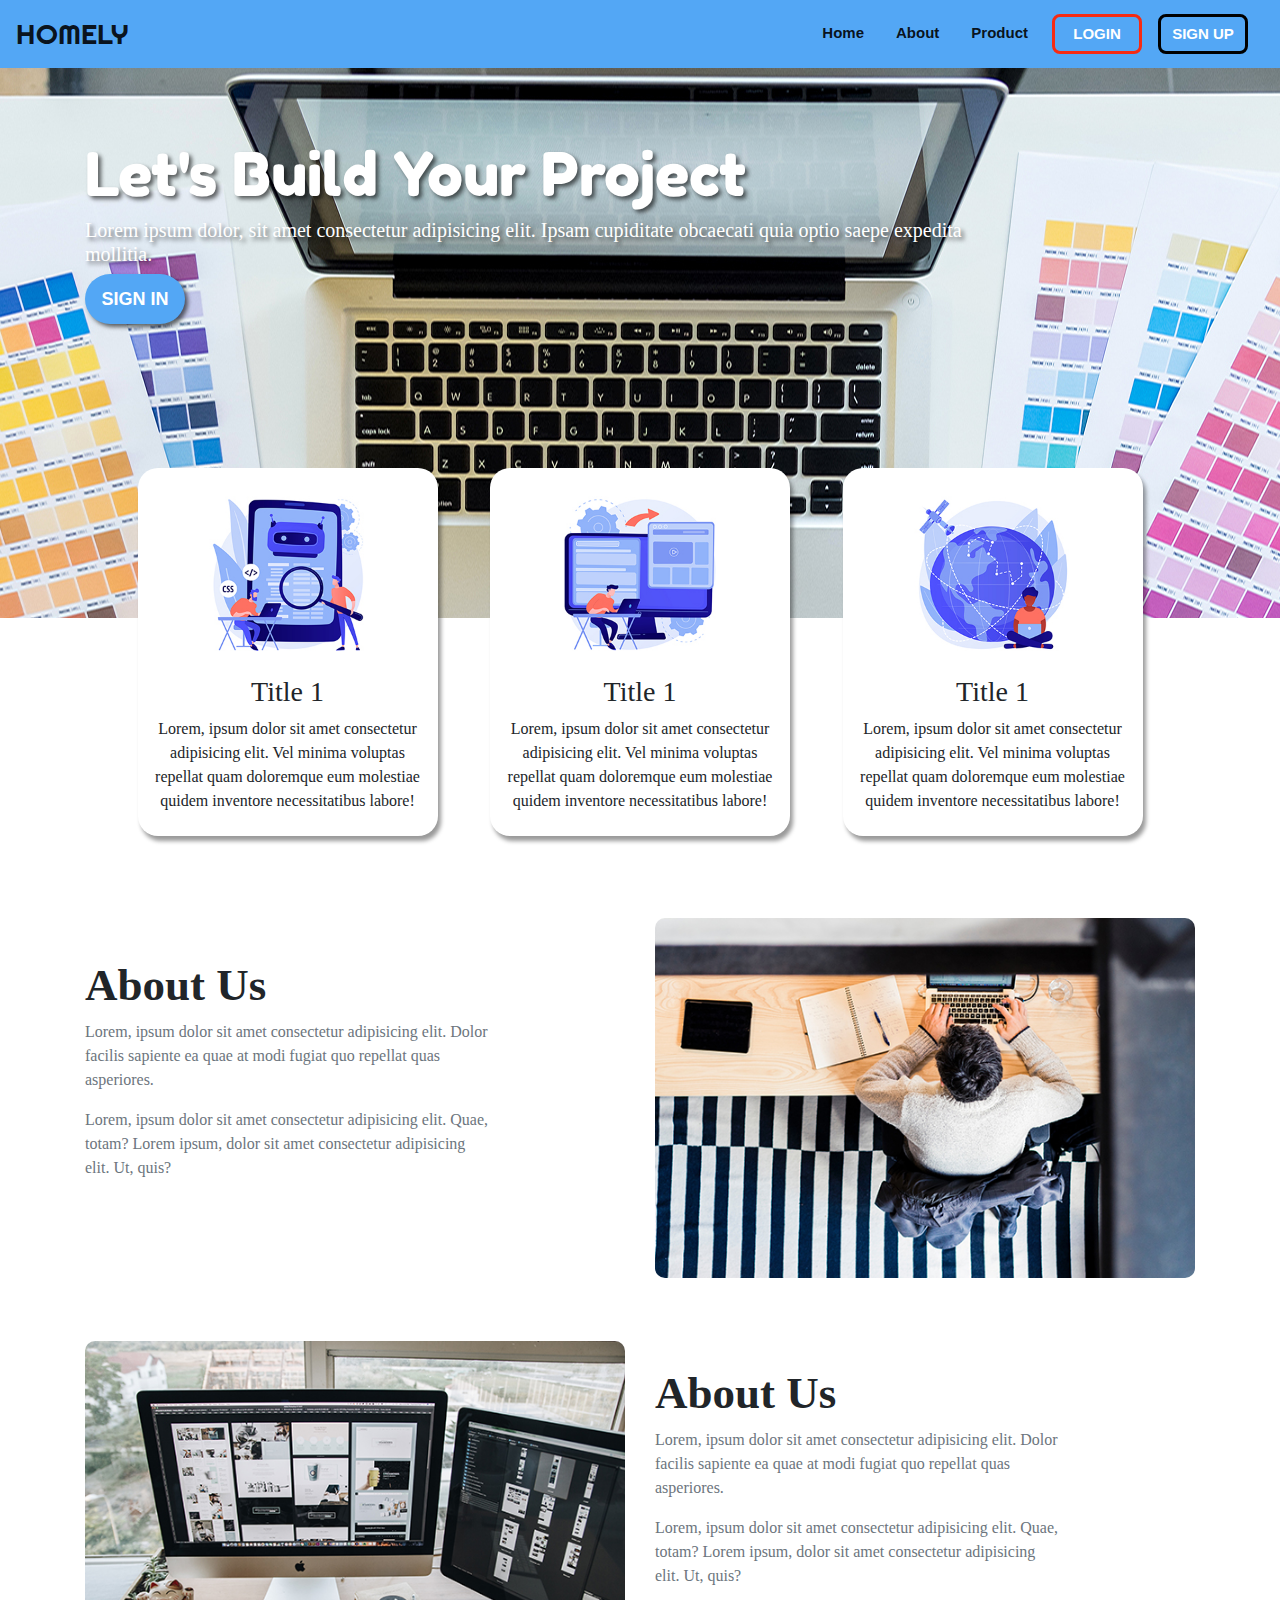
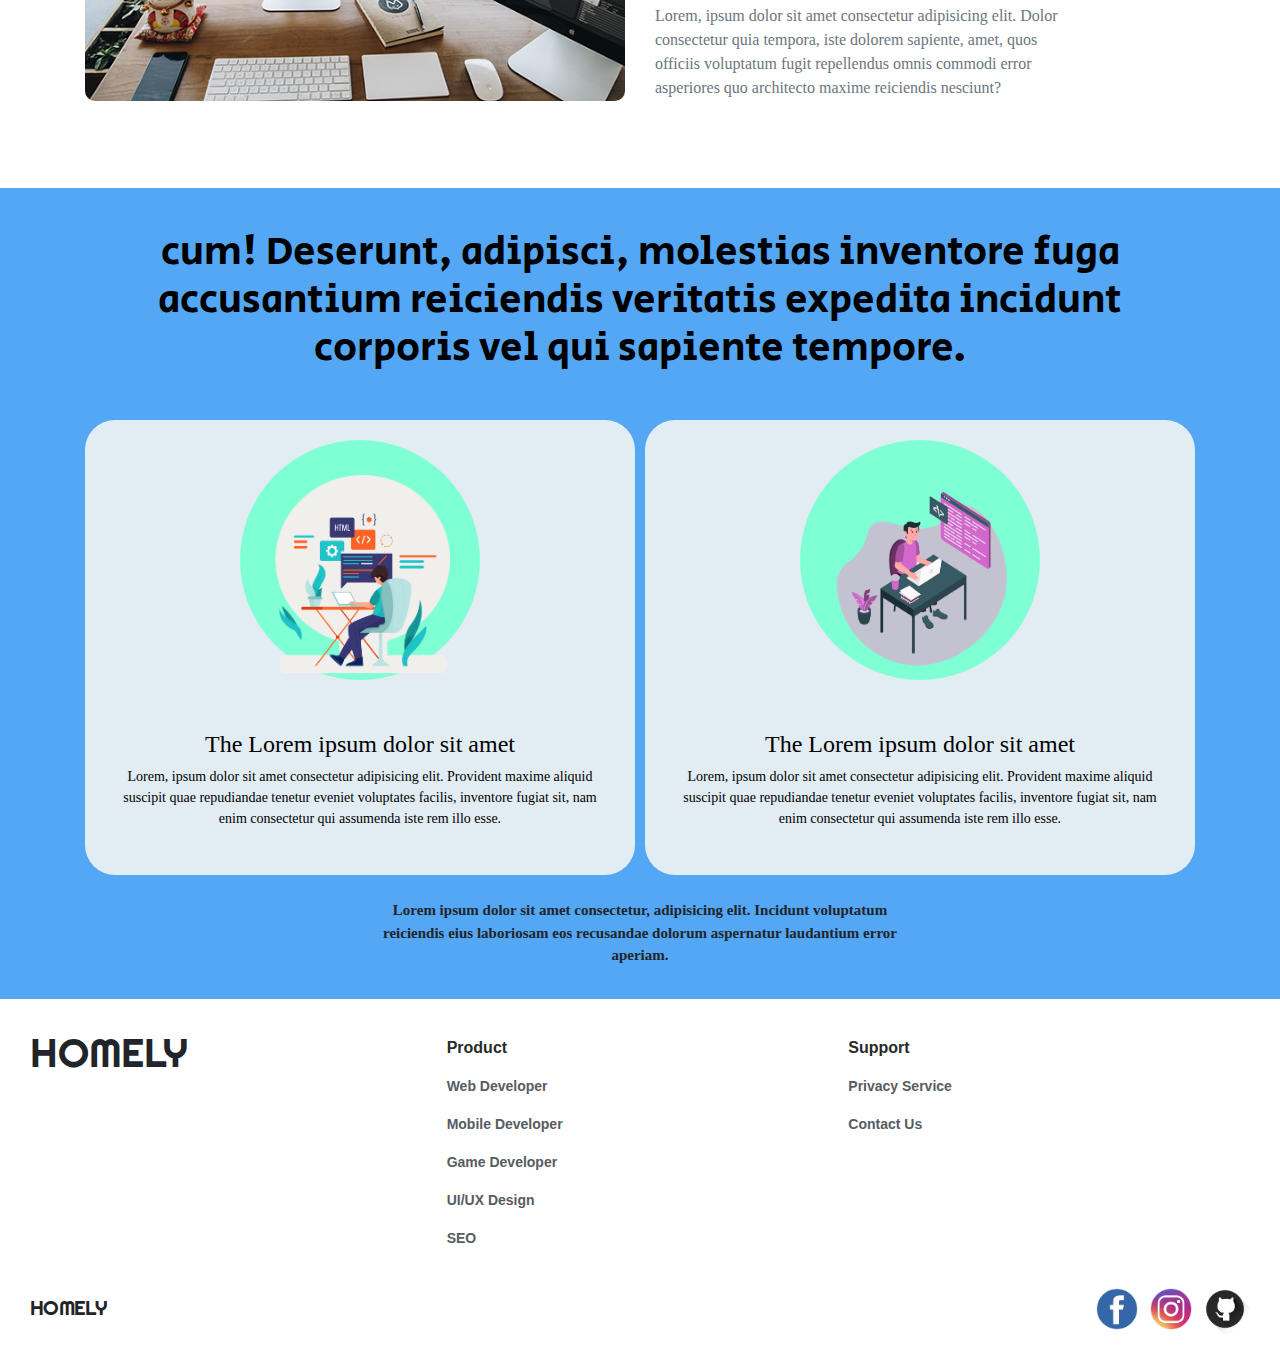
==== commit f8b5953a: "Menambahkan file main.js dan mengubah beberapa sass menggunakan mixin" ====
--- a/index.html
+++ b/index.html
@@ -140,7 +140,7 @@
             <div class="col-md-8 col-sm-8">
                 <div class="footer-product">
                     <ul>
-                        <li>Product</li>
+                        <li class="sub-footer">Product</li>
                         <li><a href="#">Web Developer</a></li>
                         <li><a href="#">Mobile Developer</a></li>
                         <li><a href="#">Game Developer</a></li>
@@ -148,7 +148,7 @@
                         <li><a href="#">SEO</a></li>
                     </ul>
                     <ul>
-                        <li>Support</li>
+                        <li class="sub-footer">Support</li>
                         <li><a href="#">Privacy Service</a></li>
                         <li><a href="#">Contact Us</a></li>
                     </ul>
--- a/css/style.css
+++ b/css/style.css
@@ -1,3 +1,556 @@
+* {
+  padding: 0;
+  margin: 0;
+  -webkit-box-sizing: border-box;
+          box-sizing: border-box;
+  font-family: "Cabin";
+}
+
+#main-body {
+  height: 100vh;
+  background: whitesmoke;
+}
+
+#sidebar .navigation:hover, #sidebar .navigation.active {
+  width: 300px;
+}
+
+#sidebar .navigation {
+  width: 60px;
+  height: 100%;
+  position: fixed;
+  background-color: #53a7f5;
+  -webkit-transition: 0.5s;
+  transition: 0.5s;
+  overflow: hidden;
+  z-index: 60;
+}
+
+#sidebar .navigation ul {
+  position: absolute;
+  top: 0;
+  left: 0;
+  width: 100%;
+  color: #363636;
+}
+
+#sidebar .navigation ul li {
+  position: relative;
+  width: 100%;
+  list-style: none;
+}
+
+#sidebar .navigation ul li a {
+  position: relative;
+  display: block;
+  width: 100%;
+  display: -webkit-box;
+  display: -ms-flexbox;
+  display: flex;
+  text-decoration: none;
+  color: #363636;
+  color: #fffbfb;
+}
+
+#sidebar .navigation ul li a .title {
+  position: relative;
+  display: block;
+  padding: 0 10px;
+  height: 60px;
+  line-height: 60px;
+  text-align: center;
+  white-space: nowrap;
+}
+
+#sidebar .navigation ul li a .icon {
+  position: relative;
+  display: block;
+  min-width: 60px;
+  height: 60px;
+  line-height: 60px;
+  text-align: center;
+}
+
+#sidebar .navigation ul li a .icon .fa {
+  font-size: 24px;
+}
+
+#sidebar .navigation ul li:hover {
+  background-color: #b5e9dc;
+}
+
+#content .content {
+  left: 0;
+  height: 0;
+  margin: 10px 10px 10px 70px;
+  position: absolute;
+}
+
+#content .content h3 {
+  margin-top: 20px;
+  margin-left: 10px;
+  font-size: bold;
+}
+
+#content .content #carousel-news img {
+  border-radius: 20px;
+}
+
+#content .content .work {
+  display: -ms-grid;
+  display: grid;
+  -ms-grid-columns: 1fr 1fr;
+      grid-template-columns: 1fr 1fr;
+  gap: 10px;
+}
+
+#content .content .work .box {
+  background-color: #eee9e3;
+  padding: 30px 10px 30px 10px;
+  border-left: 8px solid #424242;
+  border-radius: 8px;
+  -webkit-box-shadow: 2px 3px 5px rgba(0, 0, 0, 0.4);
+          box-shadow: 2px 3px 5px rgba(0, 0, 0, 0.4);
+}
+
+#content .content .work .box:hover {
+  cursor: pointer;
+  background-color: #dfd7d7;
+}
+
+#content .content .list-class ul.img-class {
+  width: 90%;
+  margin: 30px auto;
+  list-style: none;
+  display: -ms-grid;
+  display: grid;
+  -ms-grid-columns: (minmax(250px, 1fr))[auto-fit];
+      grid-template-columns: repeat(auto-fit, minmax(250px, 1fr));
+  gap: 10px;
+}
+
+#content .content .list-class ul.img-class .box-class {
+  border-radius: 20px;
+  background-color: white;
+  -webkit-box-shadow: 3px 3px 3px rgba(0, 0, 0, 0.5);
+          box-shadow: 3px 3px 3px rgba(0, 0, 0, 0.5);
+}
+
+#content .content .list-class ul.img-class .box-class .card-img {
+  background-color: #baf3f3;
+  border-top-left-radius: 20px;
+  border-top-right-radius: 20px;
+}
+
+#content .content .list-class ul.img-class .box-class .card-img img {
+  width: 100%;
+  display: block;
+  padding: 50px;
+}
+
+#content .content .list-class ul.img-class .box-class button {
+  padding: 10px 20px 10px 20px;
+  border-bottom-right-radius: 20px;
+  border-bottom-left-radius: 20px;
+  border: none;
+  width: 100%;
+  background-color: #53a7f5;
+}
+
+#content .content .list-class ul.img-class .box-class button:hover {
+  background-color: #6c93ff;
+}
+
+#content .content .teacher .col-md-5 img {
+  border-radius: 10px;
+}
+
+#navigasi-main .navigasi-top {
+  background-color: #4a9fe4;
+  padding: 10px;
+  width: 100%;
+  height: 70px;
+  display: -webkit-box;
+  display: -ms-flexbox;
+  display: flex;
+  -webkit-box-pack: justify;
+      -ms-flex-pack: justify;
+          justify-content: space-between;
+  -ms-flex-wrap: wrap;
+      flex-wrap: wrap;
+}
+
+#navigasi-main .navigasi-top .navbar-brand {
+  margin-left: 80px;
+  font-weight: bold;
+  font-size: 25px;
+}
+
+#navigasi-main .navigasi-top ul {
+  list-style: none;
+  display: -webkit-box;
+  display: -ms-flexbox;
+  display: flex;
+  -ms-flex-pack: distribute;
+      justify-content: space-around;
+  -ms-flex-wrap: nowrap;
+      flex-wrap: nowrap;
+  font-size: 22px;
+  margin-top: 4px;
+}
+
+#navigasi-main .navigasi-top ul .input-group {
+  font-size: 17px;
+}
+
+#navigasi-main .navigasi-top ul .input-group input {
+  padding: 8px;
+  border-top-left-radius: 50px;
+  border-bottom-left-radius: 50px;
+  border: none;
+}
+
+#navigasi-main .navigasi-top ul .input-group input:focus {
+  outline: none;
+}
+
+#navigasi-main .navigasi-top ul .input-group button {
+  padding: 8px 10px 8px 10px;
+  border-top-right-radius: 50px;
+  border-bottom-right-radius: 50px;
+  border: none;
+  background-color: white;
+}
+
+#navigasi-main .navigasi-top ul .input-group button:hover {
+  background-color: #c7c0c0;
+}
+
+#navigasi-main .navigasi-top ul .input-group button:focus {
+  outline: none;
+}
+
+#navigasi-main .navigasi-top ul li a {
+  color: black;
+}
+
+.toggle {
+  position: absolute;
+  top: 0;
+  left: 0;
+  width: 60px;
+  height: 60px;
+  /* background-color: whitesmoke;  */
+  cursor: pointer;
+  display: none;
+}
+
+.toggle:before {
+  content: '\f0c9';
+  font-size: 24px;
+  font-family: fontAwesome;
+  color: #0e0d0d;
+  font-weight: 400;
+  width: 100%;
+  height: 100%;
+  position: absolute;
+  line-height: 60px;
+  text-align: center;
+}
+
+.toggle.active:before {
+  content: '\f00d';
+}
+
+@media (max-width: 1000px) {
+  #content .content .work {
+    -ms-grid-columns: 1fr 1fr;
+        grid-template-columns: 1fr 1fr;
+  }
+}
+
+@media (max-width: 767px) {
+  #sidebar .navigation {
+    left: -60px;
+  }
+  #sidebar .navigation ul li .home {
+    margin-top: 60px;
+  }
+  #sidebar .navigation.active {
+    left: 0px;
+  }
+  .toggle {
+    display: block;
+    z-index: 65;
+    position: fixed;
+  }
+  #content .content {
+    margin-top: 80px;
+    margin-left: 10px;
+  }
+  #navigasi-main .navigasi-top {
+    position: fixed;
+    z-index: 65;
+  }
+}
+
+@media (max-width: 676px) {
+  #navigasi-main li.mr-4 {
+    display: none;
+  }
+  #content .content .work {
+    -ms-grid-columns: 1fr;
+        grid-template-columns: 1fr;
+  }
+}
+
+@media (max-width: 600px) {
+  #content .list-class ul.img-class, .content .list-class ul.img-class {
+    width: 100%;
+    display: -ms-grid;
+    display: grid;
+    -ms-grid-columns: (minmax(100px, 1fr))[auto-fit];
+        grid-template-columns: repeat(auto-fit, minmax(100px, 1fr));
+    gap: 10px;
+  }
+}
+
+@media (max-width: 576px) {
+  #navigasi-main li.input-group {
+    display: none;
+  }
+}
+
+.container .col-md-6 .image {
+  margin-top: -200px;
+}
+
+.container .col-md-6 h1 {
+  margin-top: 40px;
+  font-size: 45px;
+  font-weight: bold;
+}
+
+.container .col-md-6 .p {
+  font-size: 20px;
+  font-weight: bold;
+}
+
+.container .col-md-6 form {
+  margin-top: 80px;
+}
+
+.container .col-md-6 form ul {
+  list-style: none;
+}
+
+.container .col-md-6 form ul li {
+  margin-bottom: 10px;
+}
+
+.container .col-md-6 form ul li p {
+  font-weight: bold;
+}
+
+.container .col-md-6 form ul .input label {
+  font-size: 20px;
+  font-weight: bold;
+}
+
+.container .col-md-6 form ul .input .label {
+  width: 10%;
+}
+
+.container .col-md-6 form ul .input input {
+  padding: 10px;
+  font-size: 17px;
+  width: 100%;
+  border: 0.5px solid #a7a2a2;
+  font-weight: bold;
+  border-radius: 50px;
+}
+
+.container .col-md-6 form ul button {
+  color: #f0eeee;
+  padding: 12px;
+  width: 100%;
+  border-radius: 50px;
+  border: none;
+  font-size: 17px;
+  font-weight: bold;
+}
+
+.container .col-md-6 form ul button a {
+  text-decoration: none;
+  color: white;
+}
+
+.container .col-md-6 form ul button:focus, .container .col-md-6 form ul input:focus {
+  outline: none;
+}
+
+.container .col-md-6 form ul button:hover {
+  opacity: .8;
+}
+
+.container .col-md-6 form ul .login {
+  background-color: #70e670;
+}
+
+.container .col-md-6 form ul .login-facebook {
+  background-color: blue;
+}
+
+.container .col-md-6 form ul .login-google {
+  background-color: red;
+}
+
+@media (max-width: 992px) {
+  .container .col-md-6 .image {
+    margin-top: -50px;
+  }
+}
+
+@media (max-width: 768px) {
+  .container .col-md-6 form {
+    margin-top: 10px;
+  }
+  .container .image {
+    display: none;
+  }
+}
+
+* {
+  padding: 0;
+  margin: 0;
+}
+
+#sign-up {
+  background: -webkit-gradient(linear, left top, left bottom, from(#53a7f5), to(white));
+  background: linear-gradient(top, #53a7f5, white);
+}
+
+#sign-up .col-md-5 {
+  position: relative;
+}
+
+#sign-up .col-md-5 h1 {
+  margin-top: 50px;
+}
+
+#sign-up .col-md-5 h1, #sign-up .col-md-5 h2 {
+  font-family: Arial, Helvetica, sans-serif;
+  width: 75%;
+  padding: 10px;
+  margin: 20px auto;
+  position: absolute;
+  opacity: 1;
+  z-index: 1;
+  font-size: 60px;
+  font-weight: bold;
+}
+
+#sign-up .col-md-5 h2 {
+  margin-top: 300px;
+}
+
+#sign-up .col-md-5 img {
+  opacity: .7;
+}
+
+.form-signup {
+  margin-top: 120px;
+}
+
+.form-signup h1 {
+  margin-bottom: 20px;
+  font-weight: bold;
+}
+
+.form-signup ul {
+  list-style: none;
+}
+
+.form-signup ul li {
+  font-size: 18px;
+  font-weight: 650;
+  display: -webkit-box;
+  display: -ms-flexbox;
+  display: flex;
+  -webkit-box-pack: justify;
+      -ms-flex-pack: justify;
+          justify-content: space-between;
+}
+
+.form-signup ul label {
+  width: 20%;
+}
+
+.form-signup ul .privacy {
+  display: inline;
+}
+
+.form-signup ul .privacy input {
+  width: 10%;
+}
+
+.form-signup ul .privacy label.checkbox-agree {
+  margin-top: -8px;
+  width: 80%;
+  font-weight: 500;
+}
+
+.form-signup ul input {
+  font-size: 16px;
+  font-weight: 400;
+  width: 70%;
+  padding: 9px;
+  margin-bottom: 15px;
+  border-radius: 6px;
+  border: 2px solid #585151;
+  background-color: white;
+}
+
+.form-signup ul select {
+  font-size: 16px;
+  padding: 9px;
+  border-radius: 3px;
+  border: 2px solid #585151;
+  background-color: white;
+}
+
+.form-signup ul button {
+  background-color: #5ff332;
+  padding: 10px;
+  border: 0.5px solid #f6eeee;
+  border-radius: 4px;
+  font-weight: 500;
+  -webkit-box-shadow: 2px 3px 3px rgba(0, 0, 0, 0.5);
+          box-shadow: 2px 3px 3px rgba(0, 0, 0, 0.5);
+  margin-top: 20px;
+}
+
+.form-signup ul button a {
+  text-decoration: none;
+  color: black;
+}
+
+.form-signup ul button:hover {
+  opacity: .7;
+}
+
+@media (max-width: 1046px) {
+  #sign-up .col-md-5 {
+    display: none;
+  }
+  #sign-up .col-md-6 {
+    margin: 50px auto;
+  }
+  #sign-up .form-signup {
+    margin: 0px;
+  }
+}
+
 @font-face {
   font-family: "Righteous";
   src: url("../font/Righteous-Regular.ttf") format("truetype");
@@ -25,20 +578,29 @@
 
 .navbar {
   background-color: #53a7f5;
-  font-family: 'Secular One';
-  font-weight: 540;
 }
 
 .navbar .navbar-brand {
   font-size: 28px;
   font-family: "Righteous";
+  color: black;
+  font-weight: 400;
+}
+
+.navbar ul li a {
+  font-size: 15px;
+  font-family: arial;
+  color: #292727;
+  font-weight: bold;
 }
 
 .navbar ul li button {
   width: 90px;
   height: 40px;
   border-radius: 8px;
-  font-family: 'Lucida Sans', 'Lucida Sans Regular', 'Lucida Grande', 'Lucida Sans Unicode', Geneva, Verdana, sans-serif;
+  font-size: 15px;
+  font-family: arial;
+  color: white;
   font-weight: bold;
   background-color: transparent;
   padding: 3px;
@@ -46,11 +608,11 @@
 }
 
 .navbar ul li button.login {
-  border: 2px solid #F62B13;
+  border: 3px solid #F62B13;
 }
 
 .navbar ul li button.signin {
-  border: 2px solid #000000;
+  border: 3px solid #000000;
 }
 
 .navbar ul li button.login:hover {
@@ -76,10 +638,11 @@
 
 .pictures .container h1 {
   display: inline-block;
+  padding-top: 70px;
   font-size: 60px;
-  padding-top: 70px;
   font-family: "Fredoka";
   color: white;
+  font-weight: 400;
 }
 
 .pictures .container h5 {
@@ -89,13 +652,16 @@
 .pictures .container .btn-eksplore {
   width: 100px;
   height: 50px;
+  padding: 0;
   border-radius: 50px;
+  font-size: 18px;
+  font-family: "Arial";
+  color: white;
+  font-weight: bold;
   border: none;
   background-color: #53a7f5;
   -webkit-box-shadow: 3px 3px 4px rgba(0, 0, 0, 0.6);
           box-shadow: 3px 3px 4px rgba(0, 0, 0, 0.6);
-  font-size: 18px;
-  font-weight: bold;
 }
 
 .pictures .container .btn-eksplore:focus {
@@ -110,11 +676,11 @@
   display: -webkit-box;
   display: -ms-flexbox;
   display: flex;
-  -ms-flex-wrap: wrap;
-      flex-wrap: wrap;
   -webkit-box-pack: space-evenly;
       -ms-flex-pack: space-evenly;
           justify-content: space-evenly;
+  -ms-flex-wrap: wrap;
+      flex-wrap: wrap;
   margin-top: -150px;
 }
 
@@ -154,7 +720,9 @@
 #product h1 {
   margin-top: 30px;
   font-size: 40px;
-  font-family: 'Secular One';
+  font-family: "Secular One";
+  color: black;
+  font-weight: 400;
 }
 
 #product .container .list-product {
@@ -165,24 +733,19 @@
   gap: 10px;
 }
 
-#product .container .product-1 {
+#product .container .product-1, #product .container .product-2 {
+  font-size: 14px;
+  font-family: arial;
+  color: black;
+  font-weight: 500;
   background-color: #e2ecf3;
   border-radius: 30px;
-  color: black;
-  font-weight: 500;
-}
-
-#product .container .product-2 {
-  background-color: #e2ecf3;
-  border-radius: 30px;
-  color: black;
-  font-weight: 500;
 }
 
 #product .container .product-picture {
-  margin: 20px auto;
   width: 240px;
   height: 240px;
+  margin: 20px auto;
   background-color: aquamarine;
   border-radius: 50%;
 }
@@ -217,17 +780,26 @@
   display: grid;
   -ms-grid-columns: (minmax(300px, 1fr))[auto-fit];
       grid-template-columns: repeat(auto-fit, minmax(300px, 1fr));
+  gap: 0;
 }
 
 footer .footer-product ul {
   list-style: none;
   line-height: 38px;
-  font-weight: 500;
+}
+
+footer .footer-product ul .sub-footer {
+  font-size: 16px;
+  font-family: arial;
+  color: #292a2a;
+  font-weight: bold;
 }
 
 footer .footer-product ul li a {
+  font-size: 14px;
+  font-family: arial;
   color: #575c61;
-  font-weight: 500;
+  font-weight: 600;
 }
 
 footer .footer {
@@ -238,6 +810,8 @@
   -webkit-box-pack: justify;
       -ms-flex-pack: justify;
           justify-content: space-between;
+  -ms-flex-wrap: wrap;
+      flex-wrap: wrap;
 }
 
 footer .footer h6 {
@@ -259,9 +833,9 @@
 }
 
 footer .footer .social-logo ul li img {
-  cursor: pointer;
   width: 50px;
   height: 50px;
+  cursor: pointer;
 }
 
 footer .footer .social-logo ul li img:hover {
@@ -278,234 +852,4 @@
     display: none;
   }
 }
-
-.container .col-md-6 .image {
-  margin-top: -200px;
-}
-
-.container .col-md-6 h1 {
-  margin-top: 40px;
-  font-size: 45px;
-  font-weight: bold;
-}
-
-.container .col-md-6 .p {
-  font-size: 20px;
-  font-weight: bold;
-}
-
-.container .col-md-6 form {
-  margin-top: 80px;
-}
-
-.container .col-md-6 form ul {
-  list-style: none;
-}
-
-.container .col-md-6 form ul li {
-  margin-bottom: 10px;
-}
-
-.container .col-md-6 form ul li p {
-  font-weight: bold;
-}
-
-.container .col-md-6 form ul .input label {
-  font-size: 20px;
-  font-weight: bold;
-}
-
-.container .col-md-6 form ul .input .label {
-  width: 10%;
-}
-
-.container .col-md-6 form ul .input input {
-  padding: 10px;
-  font-size: 17px;
-  width: 100%;
-  border: 3px solid #313030;
-  font-weight: bold;
-  border-radius: 50px;
-}
-
-.container .col-md-6 form ul button {
-  color: #f0eeee;
-  padding: 12px;
-  width: 100%;
-  border-radius: 50px;
-  border: none;
-  font-size: 17px;
-  font-weight: bold;
-}
-
-.container .col-md-6 form ul button a {
-  text-decoration: none;
-  color: white;
-}
-
-.container .col-md-6 form ul button:focus, .container .col-md-6 form ul input:focus {
-  outline: none;
-}
-
-.container .col-md-6 form ul button:hover {
-  opacity: .8;
-}
-
-.container .col-md-6 form ul .login {
-  background-color: #70e670;
-}
-
-.container .col-md-6 form ul .login-facebook {
-  background-color: blue;
-}
-
-.container .col-md-6 form ul .login-google {
-  background-color: red;
-}
-
-@media (max-width: 992px) {
-  .container .col-md-6 .image {
-    margin-top: -50px;
-  }
-}
-
-@media (max-width: 768px) {
-  .container .col-md-6 form {
-    margin-top: 10px;
-  }
-  .container .image {
-    display: none;
-  }
-}
-
-* {
-  padding: 0;
-  margin: 0;
-}
-
-#sign-up {
-  background: -webkit-gradient(linear, left top, left bottom, from(#53a7f5), to(white));
-  background: linear-gradient(top, #53a7f5, white);
-}
-
-#sign-up .col-md-5 {
-  position: relative;
-}
-
-#sign-up .col-md-5 h1 {
-  margin-top: 50px;
-}
-
-#sign-up .col-md-5 h1, #sign-up .col-md-5 h2 {
-  font-family: Arial, Helvetica, sans-serif;
-  width: 75%;
-  padding: 10px;
-  margin: 20px auto;
-  position: absolute;
-  opacity: 1;
-  z-index: 1;
-  font-size: 60px;
-  font-weight: bold;
-}
-
-#sign-up .col-md-5 h2 {
-  margin-top: 300px;
-}
-
-#sign-up .col-md-5 img {
-  opacity: .7;
-}
-
-.form-signup {
-  margin-top: 120px;
-}
-
-.form-signup h1 {
-  margin-bottom: 20px;
-  font-weight: bold;
-}
-
-.form-signup ul {
-  list-style: none;
-}
-
-.form-signup ul li {
-  font-size: 18px;
-  font-weight: 650;
-  display: -webkit-box;
-  display: -ms-flexbox;
-  display: flex;
-  -webkit-box-pack: justify;
-      -ms-flex-pack: justify;
-          justify-content: space-between;
-}
-
-.form-signup ul label {
-  width: 20%;
-}
-
-.form-signup ul .privacy {
-  display: inline;
-}
-
-.form-signup ul .privacy input {
-  width: 10%;
-}
-
-.form-signup ul .privacy label.checkbox-agree {
-  margin-top: -8px;
-  width: 80%;
-  font-weight: 500;
-}
-
-.form-signup ul input {
-  font-size: 16px;
-  font-weight: 400;
-  width: 70%;
-  padding: 9px;
-  margin-bottom: 15px;
-  border-radius: 6px;
-  border: 2px solid #585151;
-  background-color: white;
-}
-
-.form-signup ul select {
-  font-size: 16px;
-  padding: 9px;
-  border-radius: 3px;
-  border: 2px solid #585151;
-  background-color: white;
-}
-
-.form-signup ul button {
-  background-color: #5ff332;
-  padding: 10px;
-  border: 0.5px solid #f6eeee;
-  border-radius: 4px;
-  font-weight: 500;
-  -webkit-box-shadow: 2px 3px 3px rgba(0, 0, 0, 0.5);
-          box-shadow: 2px 3px 3px rgba(0, 0, 0, 0.5);
-  margin-top: 20px;
-}
-
-.form-signup ul button a {
-  text-decoration: none;
-  color: black;
-}
-
-.form-signup ul button:hover {
-  opacity: .7;
-}
-
-@media (max-width: 1046px) {
-  #sign-up .col-md-5 {
-    display: none;
-  }
-  #sign-up .col-md-6 {
-    margin: 50px auto;
-  }
-  #sign-up .form-signup {
-    margin: 0px;
-  }
-}
 /*# sourceMappingURL=style.css.map */